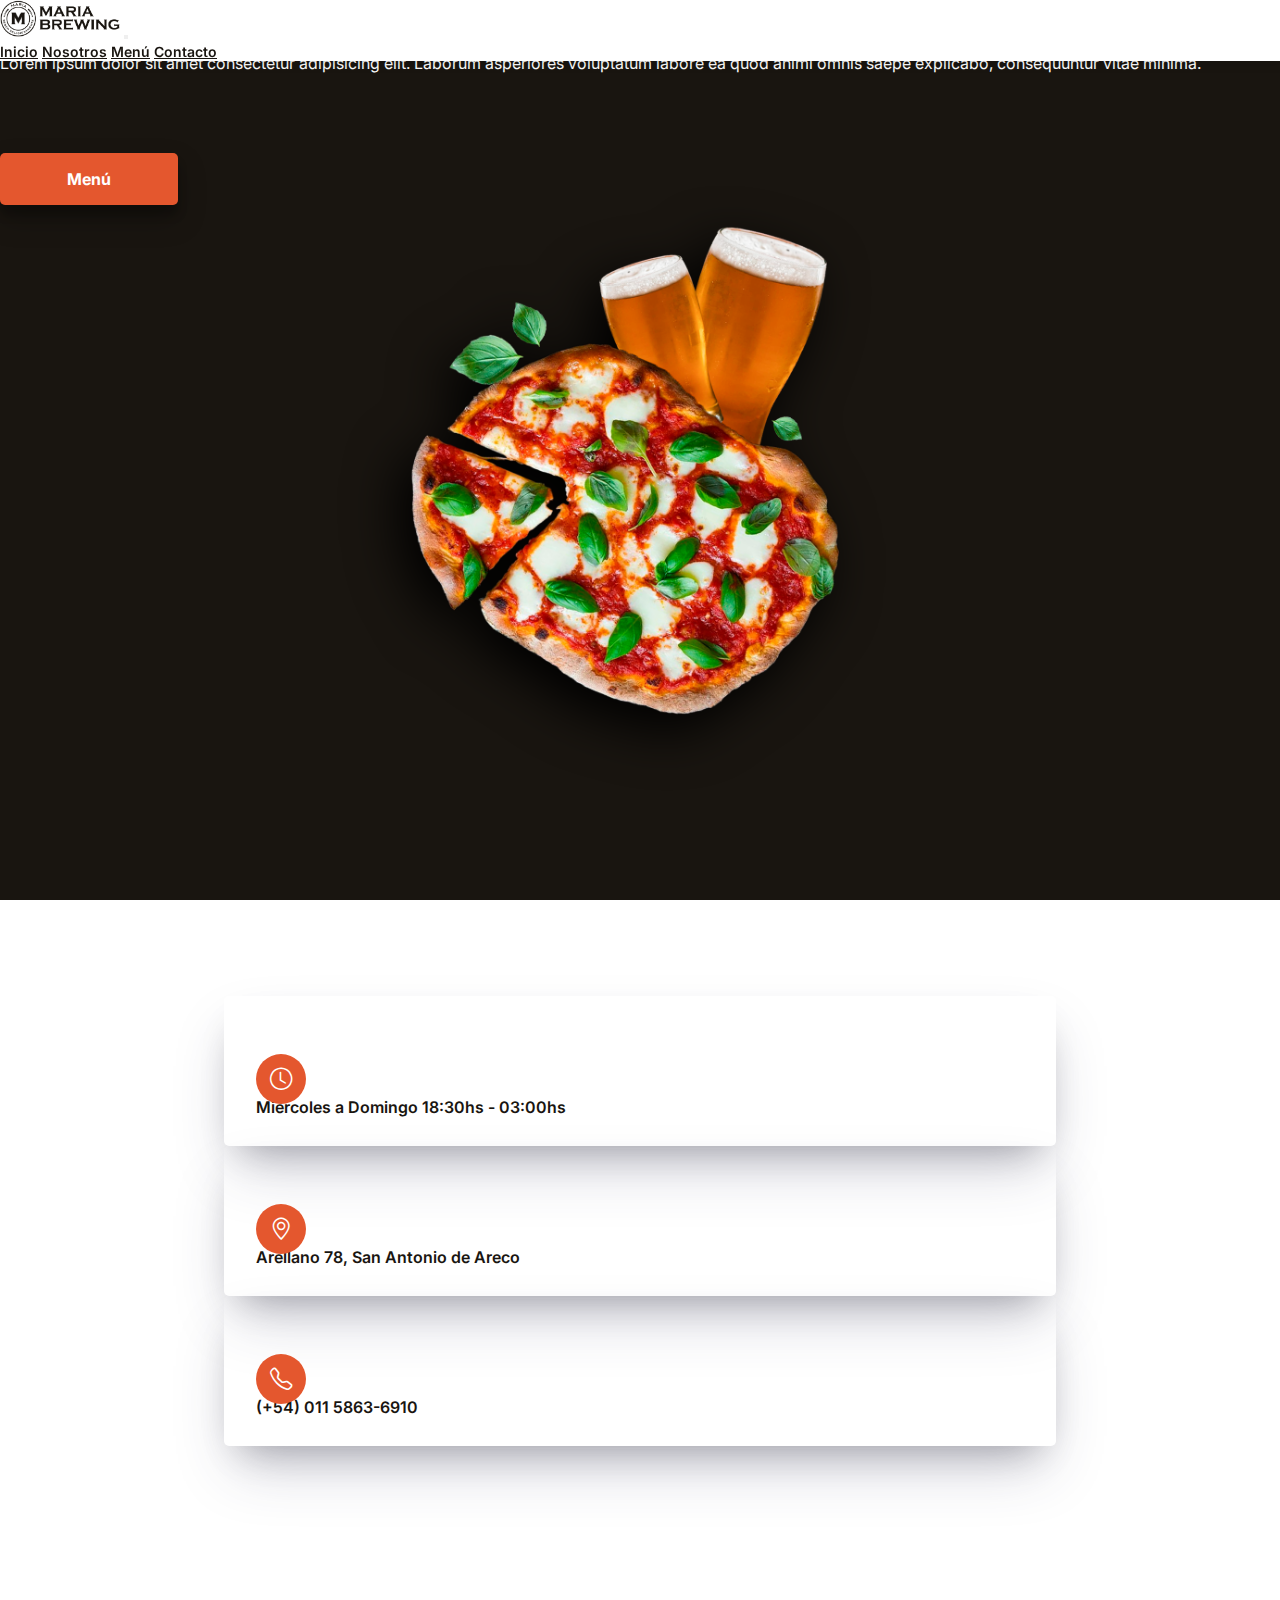
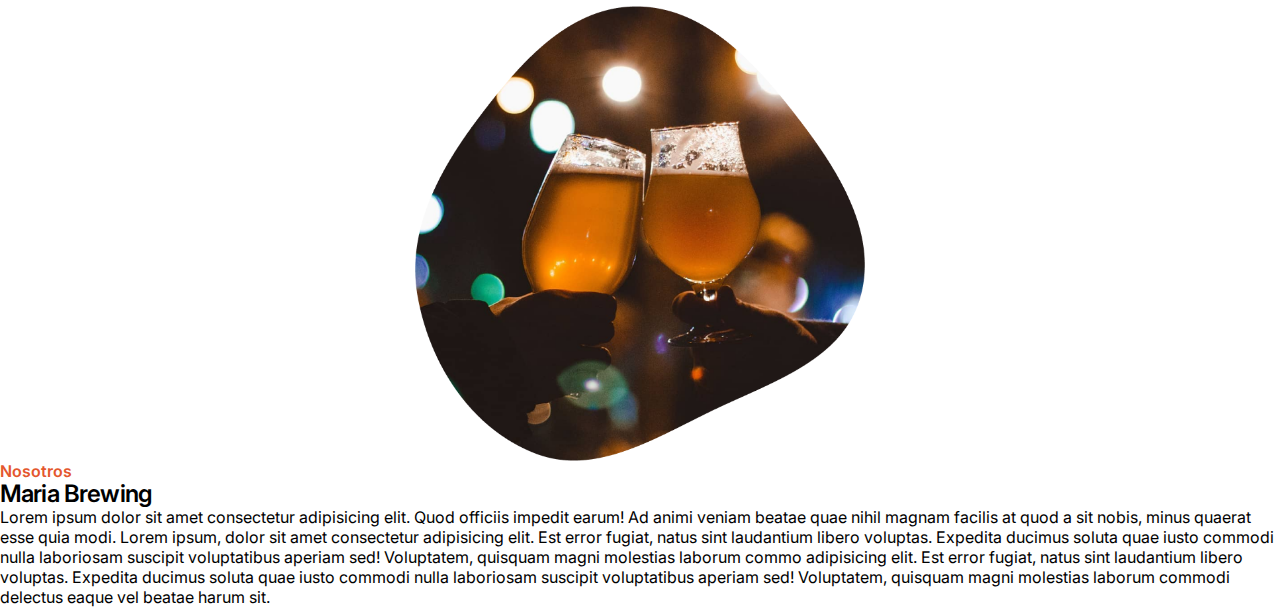
==== index.html @ 139e97da "first commit" ====
<!DOCTYPE html>
<html lang="es">

<head>
    <meta charset="UTF-8">
    <meta http-equiv="X-UA-Compatible" content="IE=edge">
    <meta name="viewport" content="width=device-width, initial-scale=1.0">
    <title>María Brewing | Cia. Cervecería.</title>
    <link rel="shortcut icon" href="img/logo-icon.png">
    <!-- CSS Bootstrap  -->
    <link href="https://cdn.jsdelivr.net/npm/bootstrap@5.2.2/dist/css/bootstrap.min.css" rel="stylesheet"
        integrity="sha384-Zenh87qX5JnK2Jl0vWa8Ck2rdkQ2Bzep5IDxbcnCeuOxjzrPF/et3URy9Bv1WTRi" crossorigin="anonymous">
    <link rel="stylesheet" href="https://cdn.jsdelivr.net/npm/bootstrap-icons@1.9.1/font/bootstrap-icons.css">
    <!-- CSS  -->
    <link rel="stylesheet" href="css/style.css">
</head>

<body>
    <!-- Nav  -->
    <nav class="navbar navbar-expand-md">
        <div class="container d-flex">
            <a class="navbar-brand" href="#"><img src="img/logo.png" alt="Logo Maria Brewing."
                    class="img-fluid logo-image"></a>
            <button class="navbar-toggler" type="button" data-bs-toggle="collapse" data-bs-target="#navbarNavAltMarkup"
                aria-controls="navbarNavAltMarkup" aria-expanded="false" aria-label="Toggle navigation">
                <span class="navbar-toggler-icon"></span>
            </button>
            <div class="collapse navbar-collapse" id="navbarNavAltMarkup">
                <div class="navbar-nav ms-auto">
                    <a class="nav-link" href="#">Inicio</a>
                    <a class="nav-link" href="#">Nosotros</a>
                    <a class="nav-link" href="#">Menú</a>
                    <a class="nav-link" href="#">Contacto</a>
                </div>
            </div>
        </div>
    </nav>

    <!-- Main  -->
    <main>
        <div class="container">
            <div class="row home">
                <div class="col-12 col-md-6 home-info">
                    <h1>María Brewing, beber religiosamente.</h1>
                    <p>Lorem ipsum dolor sit amet consectetur adipisicing elit. Laborum asperiores voluptatum labore ea
                        quod animi omnis saepe explicabo, consequuntur vitae minima.</p>
                    <div class="btn-menu"><a href="">Menú</a></div>
                </div>
                <div class="col-12 col-md-6 container-main-image">
                    <img src="img/main-image.png" alt="Imagen del home" class="img-fluid main-image">
                </div>
            </div>
        </div>
    </main>

    <!-- Nosotros  -->
    <section class="container-2 nosotros">
        <div class="row">
            <div class="col-12 col-md-4">
                <div class="card">
                    <div class="container-icon"><i class="bi bi-clock"></i></div>
                    <p class="card-title mt-2">Miercoles a Domingo 18:30hs - 03:00hs</p>
                </div>
            </div>

            <div class="col-12 col-md-4">
                <div class="card">
                    <div class="container-icon"><i class="bi bi-geo-alt"></i></div>
                    <p class="card-title mt-2">Arellano 78, San Antonio de Areco </p>
                </div>
            </div>

            <div class="col-12 col-md-4">
                <div class="card">
                    <div class="container-icon"><i class="bi bi-telephone"></i></div>
                    <p class="card-title mt-2">(+54) 011 5863-6910</p>
                </div>
            </div>
        </div>
    </section>

    <section class="container">
        <div class="row nosotros-info">
            <div class="col-md-6 container-nosotros-image">
                <img src="img/nosotros-image.jpg" class="img-fluid">
            </div>
            <div class="col-md-6">
                <p class="nosotros-title m-0">Nosotros</p>
                <h2>Maria Brewing</h2>
                <p>Lorem ipsum dolor sit amet consectetur adipisicing elit. Quod officiis impedit earum! Ad animi veniam
                    beatae quae nihil magnam facilis at quod a sit nobis, minus quaerat esse quia modi. Lorem ipsum,
                    dolor sit amet consectetur adipisicing elit. Est error fugiat, natus sint laudantium libero
                    voluptas. Expedita ducimus soluta quae iusto commodi nulla laboriosam suscipit voluptatibus aperiam
                    sed! Voluptatem, quisquam magni molestias laborum commo adipisicing elit. Est error fugiat, natus sint laudantium libero
                    voluptas. Expedita ducimus soluta quae iusto commodi nulla laboriosam suscipit voluptatibus aperiam
                    sed! Voluptatem, quisquam magni molestias laborum commodi delectus eaque vel beatae harum sit.</p>
            </div>
        </div>
    </section>

    <!-- Javascript Bootstrap  -->
    <script src="https://cdn.jsdelivr.net/npm/bootstrap@5.2.2/dist/js/bootstrap.bundle.min.js"
        integrity="sha384-OERcA2EqjJCMA+/3y+gxIOqMEjwtxJY7qPCqsdltbNJuaOe923+mo//f6V8Qbsw3"
        crossorigin="anonymous"></script>
    <!-- Javascript  -->
    <script src="js/script.js"></script>
</body>

</html>
---- css/style.css ----
/* Import */
@import url('https://fonts.googleapis.com/css2?family=Inter:wght@400;600&family=Roboto+Slab:wght@700&display=swap');

/* Normalize  */
*{
    box-sizing: border-box;
    margin: 0;
    padding: 0;
    font-family: 'Inter', sans-serif;
}

/* Navbar  */
.navbar{
    position: fixed;
    width: 100%;
    z-index: 100;
    top: 0;
    background-color: #FFFF;
    box-shadow: 0 0 10px 2px rgba(0, 0, 0, 0.17);;
}

.logo-image{
    width: 120px;
}

.nav-link{
    color: #191510;
    font-weight: 600;
    font-size: 14px;
}

.nav-link:hover{
    color: #E4572E;
}

/* Main  */
main {
    background-color: #191510;
    width: 100%;
    height: calc(100vh);
}

.home{
    color: #FFFF;
}

h1{
    color: #FFFF;
    font-size: 3rem;
    line-height: 1.1em;
    letter-spacing: -0.035em;
    font-variation-settings: 'wght' 900;
}

.container-main-image{
    display:flex;
    justify-content: center;
    align-items: center;
}

.main-image{
    width: 500px;
    padding-top: 2rem;
    filter: drop-shadow(-13px 17px 26px #000);
}

.home-info p{
    margin-bottom: 6rem;
}

.home-info a{
    text-decoration: none;
    padding: 1rem 4.2rem;
    background-color: #E4572E;
    border-radius: 5px;
    color: #FFFF;
    font-weight: 700;
    box-shadow: rgba(0, 0, 0, 0.25) 0px 14px 28px, rgba(0, 0, 0, 0.22) 0px 10px 10px;
}

.home-info a:hover{
    transition: ease-out 0.2s;
    box-shadow: rgba(0, 0, 0, 0.25) 0px 24px 28px, rgba(0, 0, 0, 0.22) 0px 10px 10px;
}

/* Nosotros */
.container-2{
    width: 65%;
    margin: auto;
}

.nosotros{
    margin-top: 6rem;
    margin-bottom: 4rem;
}

.card{
    border: none;
    border-radius: 5px;
    height: 150px;
    text-align: center;
    position: relative;
    display: flex;
    align-items: center;
    padding: 0 2rem;
    box-shadow: rgba(50, 50, 93, 0.25) 0px 30px 60px -12px, rgba(0, 0, 0, 0.3) 0px 18px 36px -18px;
}

.card p{
    font-weight: 600;
    color: #191510;
    padding-top: 4.5rem;
}

.container-icon{
    background-color: #E4572E;
    position: absolute;
    border-radius: 50%;
    height: 50px;
    width: 50px;
    display: flex;
    justify-content: center;
    align-items: center;
    margin-top: 1rem;
}

.container-icon i{
    color: #FFFF;
    font-size: 1.4rem;
}

.nosotros-title{
    font-weight: 600;
    color: #E4572E;
}

.nosotros-info{
    margin-top: 10rem;
}

.container-nosotros-image{
    display:flex;
    justify-content: center;
    align-items: center;
}

.container-nosotros-image img{
    width: 450px;
}
 
.nosotros-info h2{
    font-weight: 600;
    line-height: 1.1em;
    letter-spacing: -0.035em;
}

@media (max-width: 576px) {
    /* Main  */
    h1{
        font-size: 1.8rem;    
    }
    
    p{
        font-size: 0.9rem;
    }

    .home{
        padding-top: 7rem;
        text-align: center;
    }

    .home-info p{
        margin-bottom: 2rem;
    }

    .home a{
        padding: 0.7rem 2.6rem;
        font-size: 0.9rem;
    }

    .home-info{
        z-index: 99;
    }

    .main-image{
        width: 250px;
        margin-top: -5rem;
        filter: blur(2px)
    }

    /* Nosotros  */
    .nosotros{
        margin-top: 3rem;
    }

    .container-2{
        width: 90%;
    }

    .card{
        margin-bottom: 1.7rem;
    }

    .nosotros-info{
        margin-top: 3rem;
        flex-direction: column-reverse;
    }

    .nosotros-info h2{
        margin-bottom: 1rem;
        font-size: 1.4rem;
    }

}
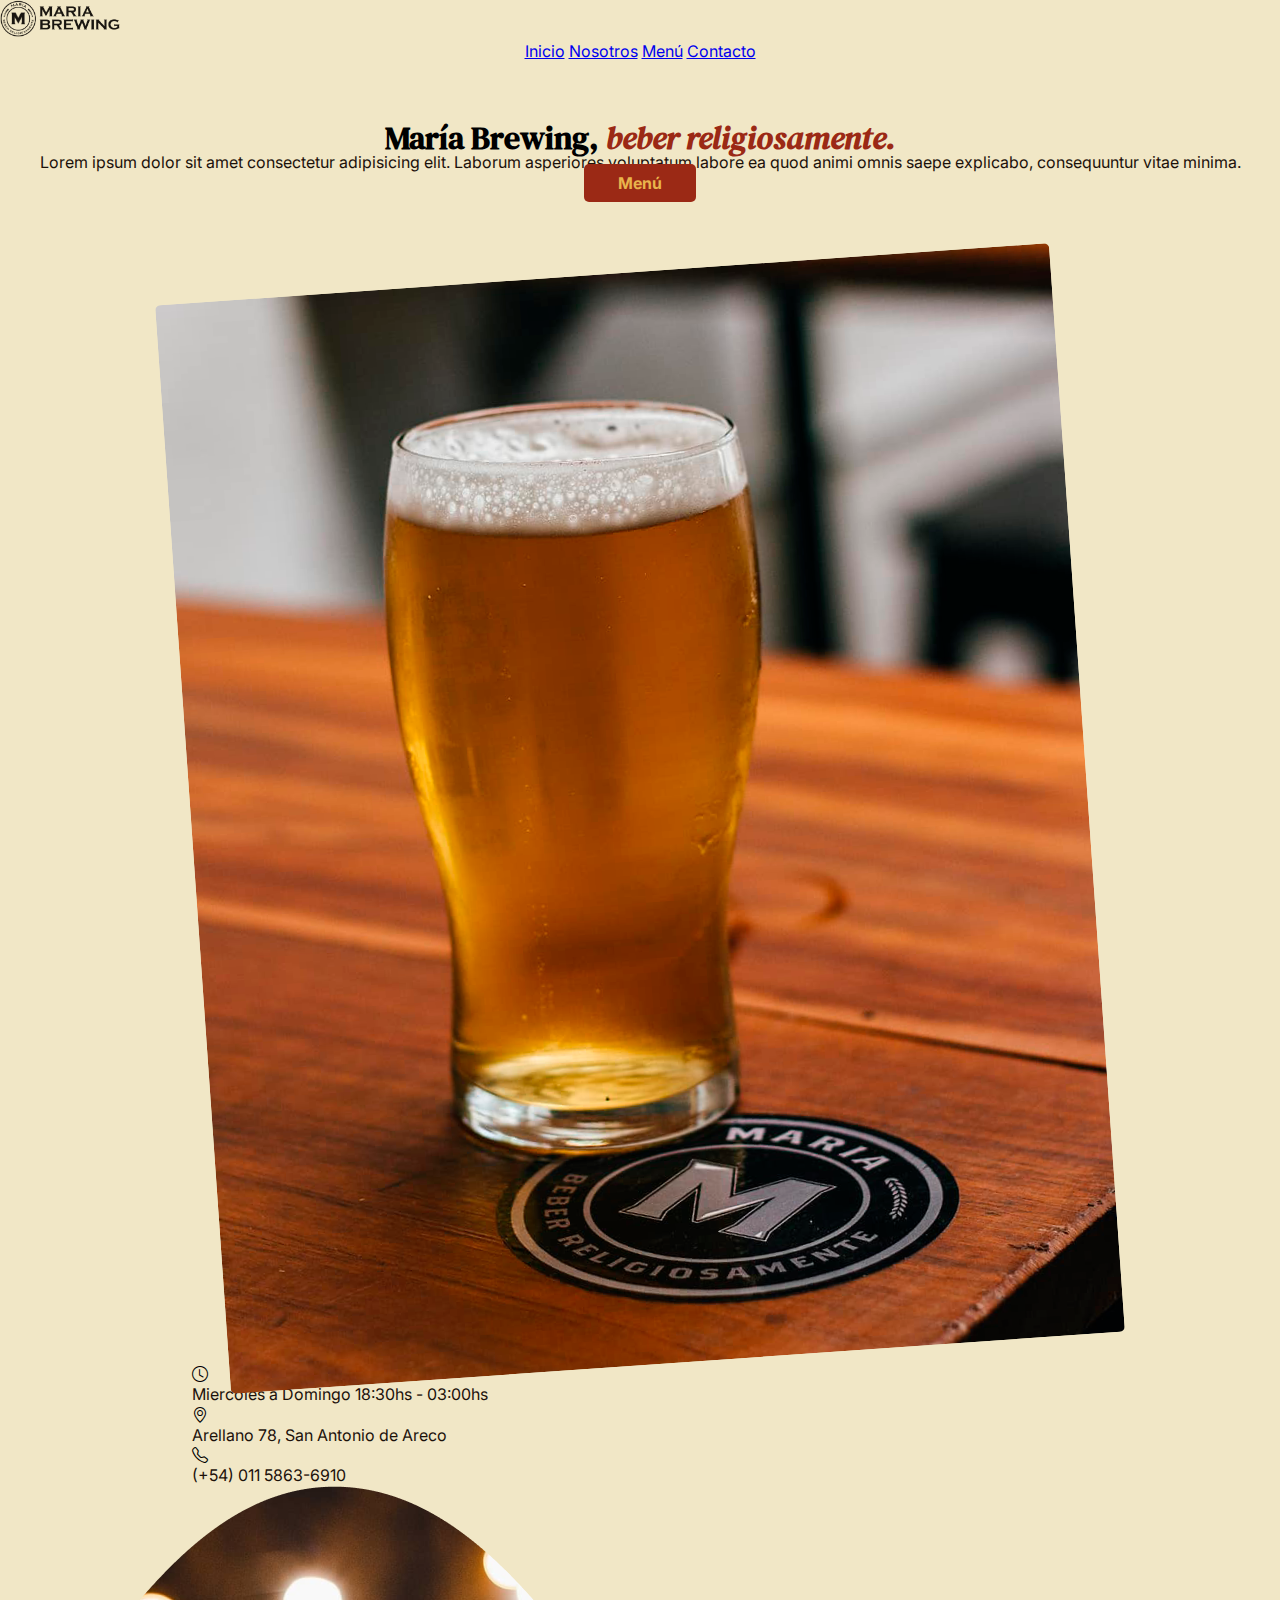
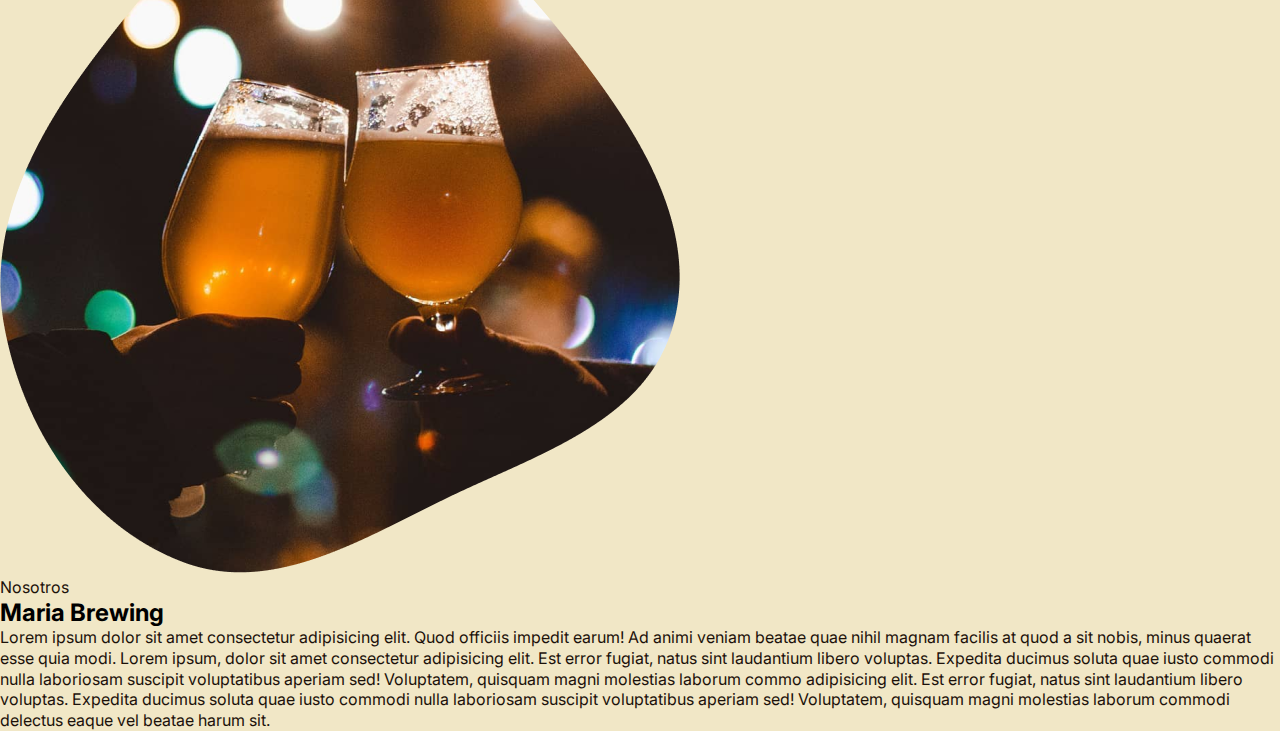
==== commit 5f9c4110: "correct 1" ====
--- a/index.html
+++ b/index.html
@@ -1,6 +1,5 @@
 <!DOCTYPE html>
 <html lang="es">
-
 <head>
     <meta charset="UTF-8">
     <meta http-equiv="X-UA-Compatible" content="IE=edge">
@@ -19,8 +18,7 @@
     <!-- Nav  -->
     <nav class="navbar navbar-expand-md">
         <div class="container d-flex">
-            <a class="navbar-brand" href="#"><img src="img/logo.png" alt="Logo Maria Brewing."
-                    class="img-fluid logo-image"></a>
+            <a class="navbar-brand" href="#"><img src="img/logo.png" alt="Logo Maria Brewing." width="120" class="img-fluid logo-image"></a>
             <button class="navbar-toggler" type="button" data-bs-toggle="collapse" data-bs-target="#navbarNavAltMarkup"
                 aria-controls="navbarNavAltMarkup" aria-expanded="false" aria-label="Toggle navigation">
                 <span class="navbar-toggler-icon"></span>
@@ -36,12 +34,12 @@
         </div>
     </nav>
 
-    <!-- Main  -->
+    <!-- Home  -->
     <main>
         <div class="container">
             <div class="row home">
                 <div class="col-12 col-md-6 home-info">
-                    <h1>María Brewing, beber religiosamente.</h1>
+                    <h1>María Brewing, <span>beber religiosamente.</span></h1>
                     <p>Lorem ipsum dolor sit amet consectetur adipisicing elit. Laborum asperiores voluptatum labore ea
                         quod animi omnis saepe explicabo, consequuntur vitae minima.</p>
                     <div class="btn-menu"><a href="">Menú</a></div>
--- a/css/style.css
+++ b/css/style.css
@@ -1,214 +1,85 @@
-/* Import */
-@import url('https://fonts.googleapis.com/css2?family=Inter:wght@400;600&family=Roboto+Slab:wght@700&display=swap');
-
-/* Normalize  */
-*{
-    box-sizing: border-box;
-    margin: 0;
-    padding: 0;
-    font-family: 'Inter', sans-serif;
+@import url("https://fonts.googleapis.com/css2?family=DM+Serif+Text:ital@0;1&family=Inter:wght@400;700&display=swap");
+* {
+  -webkit-box-sizing: border-box;
+          box-sizing: border-box;
+  margin: 0;
+  padding: 0;
+  font-family: 'Inter', sans-serif;
 }
 
-/* Navbar  */
-.navbar{
-    position: fixed;
-    width: 100%;
-    z-index: 100;
-    top: 0;
-    background-color: #FFFF;
-    box-shadow: 0 0 10px 2px rgba(0, 0, 0, 0.17);;
+body {
+  background-color: #f1e7c6;
 }
 
-.logo-image{
-    width: 120px;
+p {
+  line-height: 1.3rem;
+  color: #1C110A;
 }
 
-.nav-link{
-    color: #191510;
-    font-weight: 600;
-    font-size: 14px;
+.navbar-nav {
+  text-align: center;
 }
 
-.nav-link:hover{
-    color: #E4572E;
+.navbar-toggler {
+  border: none;
 }
 
-/* Main  */
-main {
-    background-color: #191510;
-    width: 100%;
-    height: calc(100vh);
+.navbar-toggler:focus {
+  -webkit-box-shadow: none;
+          box-shadow: none;
 }
 
-.home{
-    color: #FFFF;
+.home {
+  margin-top: 4rem;
 }
 
-h1{
-    color: #FFFF;
-    font-size: 3rem;
-    line-height: 1.1em;
-    letter-spacing: -0.035em;
-    font-variation-settings: 'wght' 900;
+h1 {
+  font-family: 'DM Serif Text', serif;
+  line-height: 1.7rem;
 }
 
-.container-main-image{
-    display:flex;
-    justify-content: center;
-    align-items: center;
+.home-info {
+  text-align: center;
 }
 
-.main-image{
-    width: 500px;
-    padding-top: 2rem;
-    filter: drop-shadow(-13px 17px 26px #000);
+.home-info span {
+  font-family: 'DM Serif Text', serif;
+  font-style: italic;
+  color: #9B2915;
 }
 
-.home-info p{
-    margin-bottom: 6rem;
+.home-info a {
+  text-decoration: none;
+  background-color: #9B2915;
+  padding: 9px 34px;
+  border-radius: 5px;
+  color: #E9B44C;
+  font-weight: 700;
 }
 
-.home-info a{
-    text-decoration: none;
-    padding: 1rem 4.2rem;
-    background-color: #E4572E;
-    border-radius: 5px;
-    color: #FFFF;
-    font-weight: 700;
-    box-shadow: rgba(0, 0, 0, 0.25) 0px 14px 28px, rgba(0, 0, 0, 0.22) 0px 10px 10px;
+.container-main-image {
+  margin-top: 5rem;
+  display: -webkit-box;
+  display: -ms-flexbox;
+  display: flex;
+  -webkit-box-pack: center;
+      -ms-flex-pack: center;
+          justify-content: center;
+  -webkit-box-align: center;
+      -ms-flex-align: center;
+          align-items: center;
 }
 
-.home-info a:hover{
-    transition: ease-out 0.2s;
-    box-shadow: rgba(0, 0, 0, 0.25) 0px 24px 28px, rgba(0, 0, 0, 0.22) 0px 10px 10px;
+.main-image {
+  -webkit-transform: rotateZ(-4deg);
+          transform: rotateZ(-4deg);
+  border-radius: 5px;
+  width: 70%;
+  height: auto;
 }
 
-/* Nosotros */
-.container-2{
-    width: 65%;
-    margin: auto;
+.container-2 {
+  width: 70%;
+  margin: auto;
 }
-
-.nosotros{
-    margin-top: 6rem;
-    margin-bottom: 4rem;
-}
-
-.card{
-    border: none;
-    border-radius: 5px;
-    height: 150px;
-    text-align: center;
-    position: relative;
-    display: flex;
-    align-items: center;
-    padding: 0 2rem;
-    box-shadow: rgba(50, 50, 93, 0.25) 0px 30px 60px -12px, rgba(0, 0, 0, 0.3) 0px 18px 36px -18px;
-}
-
-.card p{
-    font-weight: 600;
-    color: #191510;
-    padding-top: 4.5rem;
-}
-
-.container-icon{
-    background-color: #E4572E;
-    position: absolute;
-    border-radius: 50%;
-    height: 50px;
-    width: 50px;
-    display: flex;
-    justify-content: center;
-    align-items: center;
-    margin-top: 1rem;
-}
-
-.container-icon i{
-    color: #FFFF;
-    font-size: 1.4rem;
-}
-
-.nosotros-title{
-    font-weight: 600;
-    color: #E4572E;
-}
-
-.nosotros-info{
-    margin-top: 10rem;
-}
-
-.container-nosotros-image{
-    display:flex;
-    justify-content: center;
-    align-items: center;
-}
-
-.container-nosotros-image img{
-    width: 450px;
-}
- 
-.nosotros-info h2{
-    font-weight: 600;
-    line-height: 1.1em;
-    letter-spacing: -0.035em;
-}
-
-@media (max-width: 576px) {
-    /* Main  */
-    h1{
-        font-size: 1.8rem;    
-    }
-    
-    p{
-        font-size: 0.9rem;
-    }
-
-    .home{
-        padding-top: 7rem;
-        text-align: center;
-    }
-
-    .home-info p{
-        margin-bottom: 2rem;
-    }
-
-    .home a{
-        padding: 0.7rem 2.6rem;
-        font-size: 0.9rem;
-    }
-
-    .home-info{
-        z-index: 99;
-    }
-
-    .main-image{
-        width: 250px;
-        margin-top: -5rem;
-        filter: blur(2px)
-    }
-
-    /* Nosotros  */
-    .nosotros{
-        margin-top: 3rem;
-    }
-
-    .container-2{
-        width: 90%;
-    }
-
-    .card{
-        margin-bottom: 1.7rem;
-    }
-
-    .nosotros-info{
-        margin-top: 3rem;
-        flex-direction: column-reverse;
-    }
-
-    .nosotros-info h2{
-        margin-bottom: 1rem;
-        font-size: 1.4rem;
-    }
-
-}+/*# sourceMappingURL=style.css.map */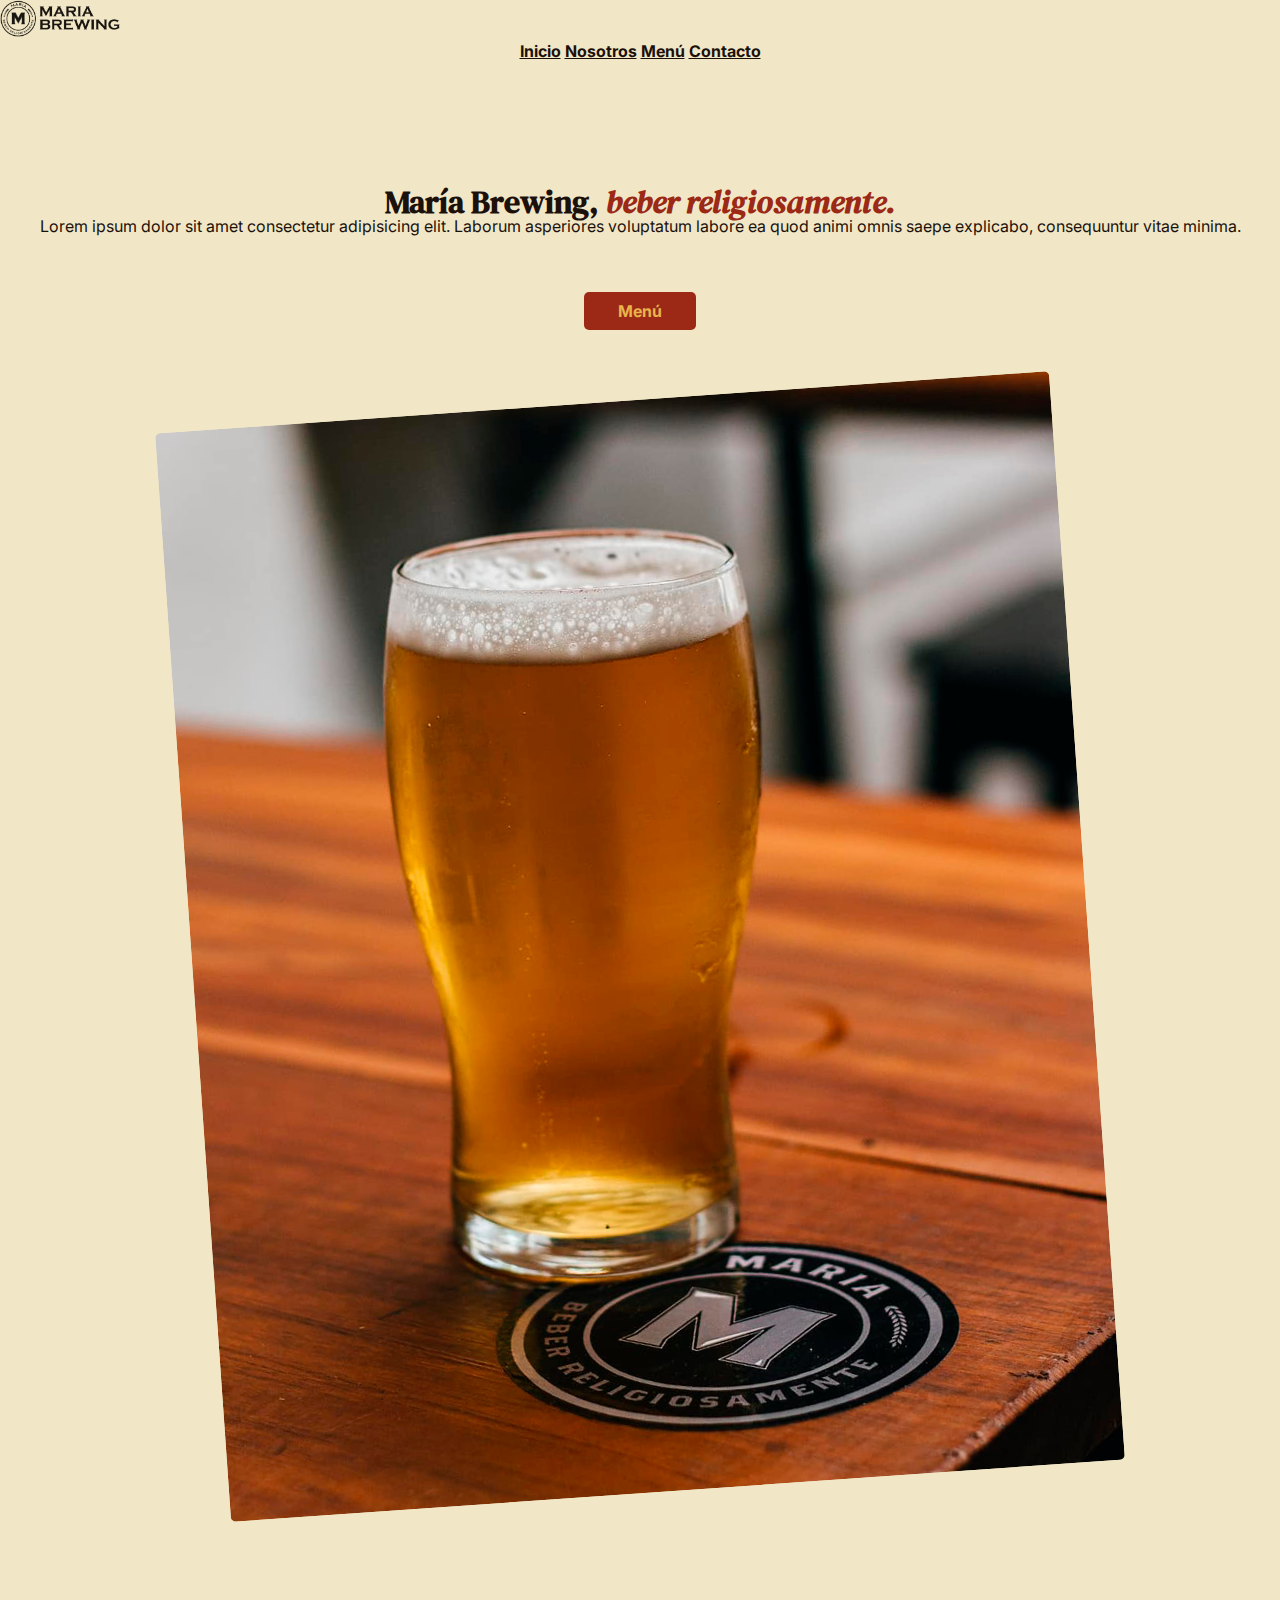
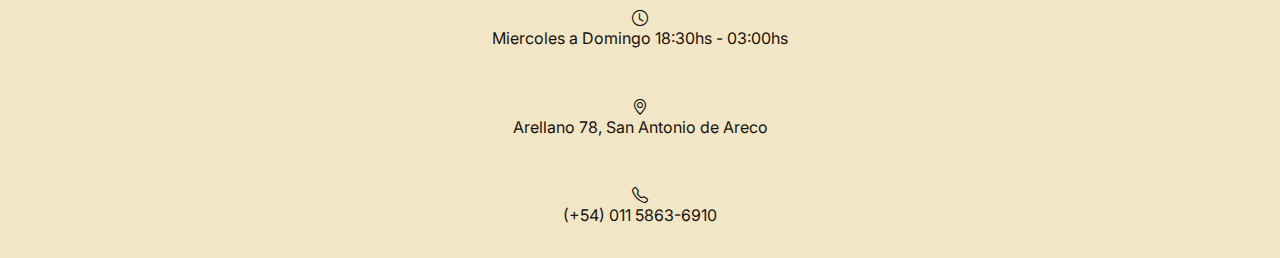
==== commit c175e1cf: "correct 2" ====
--- a/index.html
+++ b/index.html
@@ -16,7 +16,7 @@
 
 <body>
     <!-- Nav  -->
-    <nav class="navbar navbar-expand-md">
+    <nav class="navbar navbar-expand-md position-fixed w-100 top-0">
         <div class="container d-flex">
             <a class="navbar-brand" href="#"><img src="img/logo.png" alt="Logo Maria Brewing." width="120" class="img-fluid logo-image"></a>
             <button class="navbar-toggler" type="button" data-bs-toggle="collapse" data-bs-target="#navbarNavAltMarkup"
@@ -77,7 +77,7 @@
         </div>
     </section>
 
-    <section class="container">
+    <!-- <section class="container">
         <div class="row nosotros-info">
             <div class="col-md-6 container-nosotros-image">
                 <img src="img/nosotros-image.jpg" class="img-fluid">
@@ -94,7 +94,7 @@
                     sed! Voluptatem, quisquam magni molestias laborum commodi delectus eaque vel beatae harum sit.</p>
             </div>
         </div>
-    </section>
+    </section> -->
 
     <!-- Javascript Bootstrap  -->
     <script src="https://cdn.jsdelivr.net/npm/bootstrap@5.2.2/dist/js/bootstrap.bundle.min.js"
--- a/css/style.css
+++ b/css/style.css
@@ -16,6 +16,10 @@
   color: #1C110A;
 }
 
+.navbar {
+  background-color: #f1e7c6;
+}
+
 .navbar-nav {
   text-align: center;
 }
@@ -29,13 +33,24 @@
           box-shadow: none;
 }
 
+.nav-link {
+  font-weight: 700;
+  color: #1C110A;
+}
+
+.nav-link:hover {
+  color: #9B2915;
+}
+
 .home {
-  margin-top: 4rem;
+  margin-top: 8rem;
 }
 
 h1 {
   font-family: 'DM Serif Text', serif;
   line-height: 1.7rem;
+  color: #1C110A;
+  font-size: 2rem;
 }
 
 .home-info {
@@ -46,6 +61,10 @@
   font-family: 'DM Serif Text', serif;
   font-style: italic;
   color: #9B2915;
+}
+
+.home-info p {
+  margin-bottom: 4rem;
 }
 
 .home-info a {
@@ -79,7 +98,18 @@
 }
 
 .container-2 {
-  width: 70%;
+  width: 90%;
   margin: auto;
 }
+
+.nosotros {
+  margin-top: 100px;
+}
+
+.card {
+  border: none;
+  text-align: center;
+  margin-bottom: 1rem;
+  padding: 1rem;
+}
 /*# sourceMappingURL=style.css.map */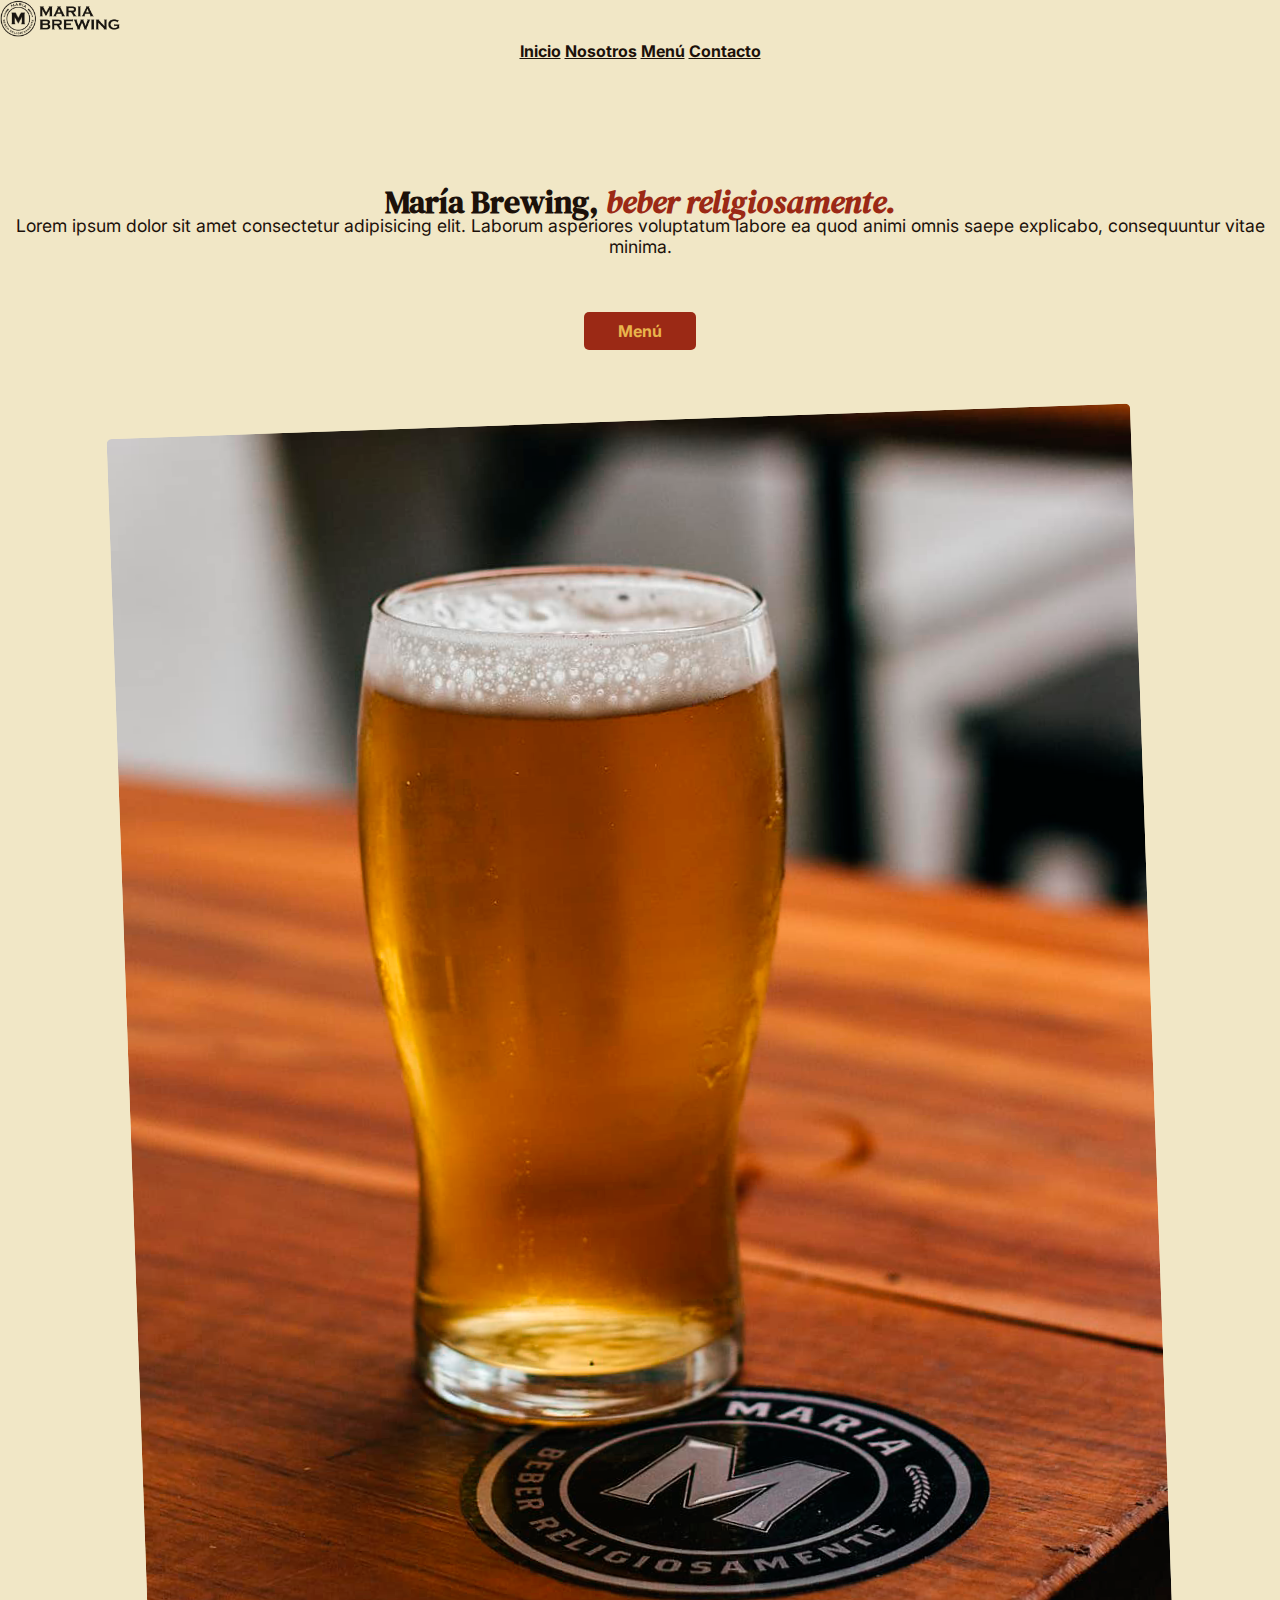
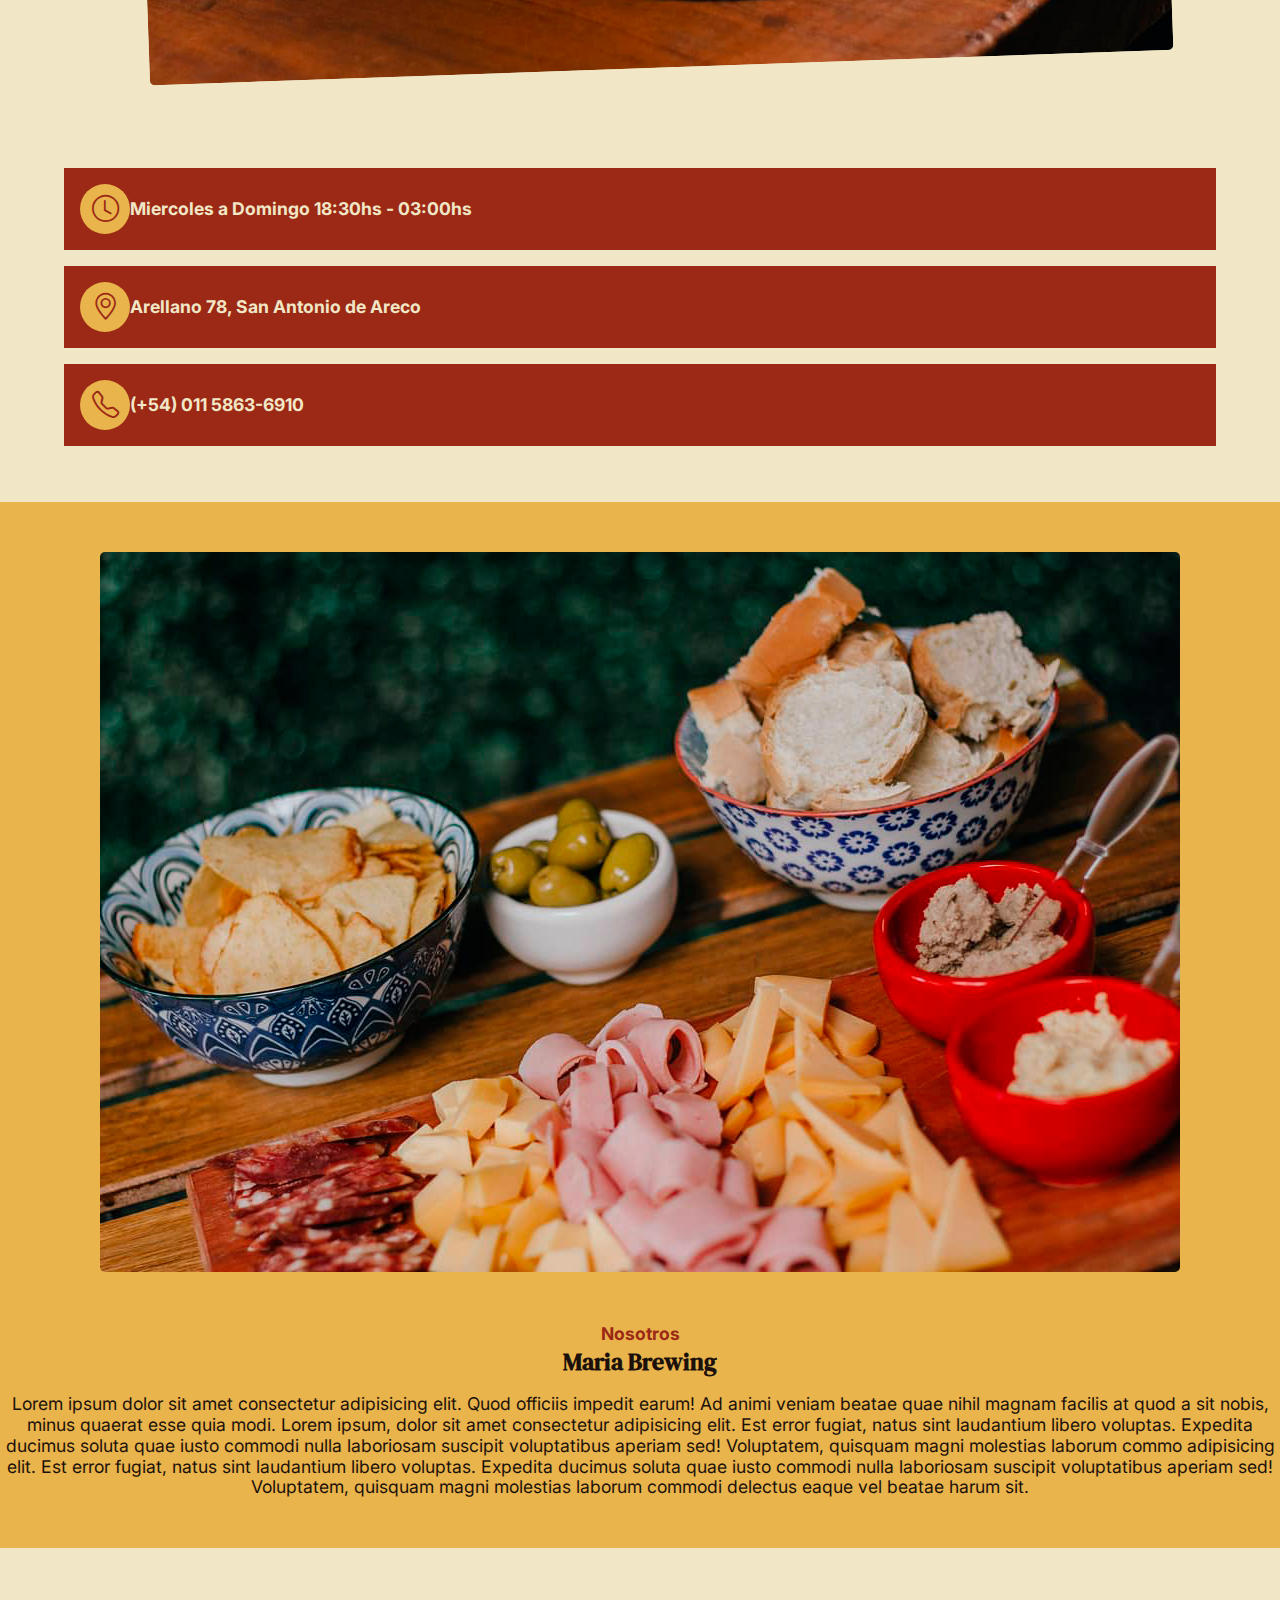
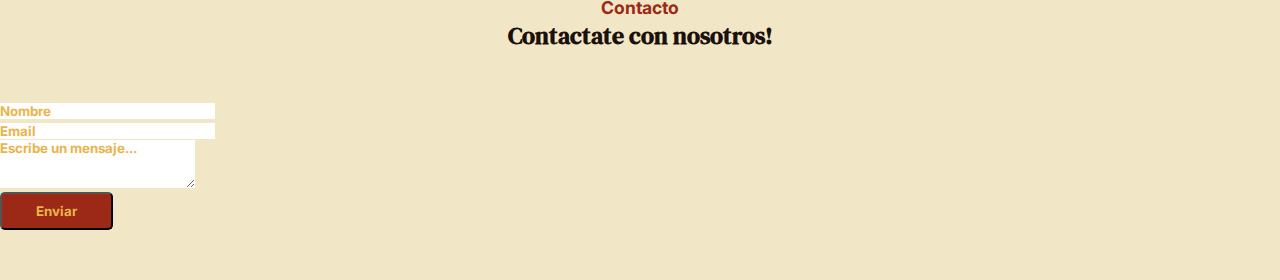
==== commit 47ba9d5f: "avance contacto" ====
--- a/index.html
+++ b/index.html
@@ -16,7 +16,7 @@
 
 <body>
     <!-- Nav  -->
-    <nav class="navbar navbar-expand-md position-fixed w-100 top-0">
+    <nav class="navbar navbar-expand-md position-fixed w-100 top-0 z-index-100">
         <div class="container d-flex">
             <a class="navbar-brand" href="#"><img src="img/logo.png" alt="Logo Maria Brewing." width="120" class="img-fluid logo-image"></a>
             <button class="navbar-toggler" type="button" data-bs-toggle="collapse" data-bs-target="#navbarNavAltMarkup"
@@ -26,7 +26,7 @@
             <div class="collapse navbar-collapse" id="navbarNavAltMarkup">
                 <div class="navbar-nav ms-auto">
                     <a class="nav-link" href="#">Inicio</a>
-                    <a class="nav-link" href="#">Nosotros</a>
+                    <a class="nav-link" href="#nosotros">Nosotros</a>
                     <a class="nav-link" href="#">Menú</a>
                     <a class="nav-link" href="#">Contacto</a>
                 </div>
@@ -57,35 +57,35 @@
             <div class="col-12 col-md-4">
                 <div class="card">
                     <div class="container-icon"><i class="bi bi-clock"></i></div>
-                    <p class="card-title mt-2">Miercoles a Domingo 18:30hs - 03:00hs</p>
+                    <p class="card-title mt-4">Miercoles a Domingo 18:30hs - 03:00hs</p>
                 </div>
             </div>
 
             <div class="col-12 col-md-4">
                 <div class="card">
                     <div class="container-icon"><i class="bi bi-geo-alt"></i></div>
-                    <p class="card-title mt-2">Arellano 78, San Antonio de Areco </p>
+                    <p class="card-title mt-4">Arellano 78, San Antonio de Areco </p>
                 </div>
             </div>
 
             <div class="col-12 col-md-4">
                 <div class="card">
                     <div class="container-icon"><i class="bi bi-telephone"></i></div>
-                    <p class="card-title mt-2">(+54) 011 5863-6910</p>
+                    <p class="card-title mt-4">(+54) 011 5863-6910</p>
                 </div>
             </div>
         </div>
     </section>
 
-    <!-- <section class="container">
-        <div class="row nosotros-info">
+    <section class="container">
+        <div class="row nosotros-info" id="nosotros">
             <div class="col-md-6 container-nosotros-image">
-                <img src="img/nosotros-image.jpg" class="img-fluid">
+                <img src="img/nosotros-image.png" class="img-fluid">
             </div>
             <div class="col-md-6">
                 <p class="nosotros-title m-0">Nosotros</p>
                 <h2>Maria Brewing</h2>
-                <p>Lorem ipsum dolor sit amet consectetur adipisicing elit. Quod officiis impedit earum! Ad animi veniam
+                <p class="nosotros-historia">Lorem ipsum dolor sit amet consectetur adipisicing elit. Quod officiis impedit earum! Ad animi veniam
                     beatae quae nihil magnam facilis at quod a sit nobis, minus quaerat esse quia modi. Lorem ipsum,
                     dolor sit amet consectetur adipisicing elit. Est error fugiat, natus sint laudantium libero
                     voluptas. Expedita ducimus soluta quae iusto commodi nulla laboriosam suscipit voluptatibus aperiam
@@ -94,7 +94,28 @@
                     sed! Voluptatem, quisquam magni molestias laborum commodi delectus eaque vel beatae harum sit.</p>
             </div>
         </div>
-    </section> -->
+    </section>
+
+    <!-- Contacto  -->
+    <section class="container contacto">
+        <div class="contacto-info">
+            <p class="nosotros-title m-0">Contacto</p>
+            <h2>Contactate con nosotros!</h2>
+        </div>
+
+        <form id="form" class="form">
+            <div class="mb-3">
+                <input type="text" class="form-control" name="name" placeholder="Nombre" required>
+            </div>
+            <div class="mb-3">
+                <input type="email" class="form-control" name="email" placeholder="Email" required>
+            </div>
+            <div class="mb-3">
+                <textarea type="email" class="form-control" name="message" rows="3" placeholder="Escribe un mensaje..." required></textarea>
+            </div>
+            <div class="d-flex justify-content-end"><input class="btn" type="submit" id="button" value="Enviar"></div>
+        </form>
+    </section>
 
     <!-- Javascript Bootstrap  -->
     <script src="https://cdn.jsdelivr.net/npm/bootstrap@5.2.2/dist/js/bootstrap.bundle.min.js"
--- a/css/style.css
+++ b/css/style.css
@@ -14,10 +14,12 @@
 p {
   line-height: 1.3rem;
   color: #1C110A;
+  font-size: 1.1rem;
 }
 
 .navbar {
   background-color: #f1e7c6;
+  z-index: 100;
 }
 
 .navbar-nav {
@@ -90,10 +92,10 @@
 }
 
 .main-image {
-  -webkit-transform: rotateZ(-4deg);
-          transform: rotateZ(-4deg);
-  border-radius: 5px;
-  width: 70%;
+  -webkit-transform: rotateZ(-2deg);
+          transform: rotateZ(-2deg);
+  border-radius: 5px;
+  width: 80%;
   height: auto;
 }
 
@@ -104,12 +106,121 @@
 
 .nosotros {
   margin-top: 100px;
+  padding-bottom: 40px;
 }
 
 .card {
   border: none;
-  text-align: center;
+  display: -webkit-box;
+  display: -ms-flexbox;
+  display: flex;
+  -webkit-box-align: center;
+      -ms-flex-align: center;
+          align-items: center;
   margin-bottom: 1rem;
   padding: 1rem;
+  background-color: #9B2915;
+}
+
+.card-title {
+  color: #f1e7c6;
+  font-weight: 700;
+}
+
+.container-icon {
+  background-color: #E9B44C;
+  width: 50px;
+  height: 50px;
+  border-radius: 50%;
+  display: -webkit-box;
+  display: -ms-flexbox;
+  display: flex;
+  -webkit-box-pack: center;
+      -ms-flex-pack: center;
+          justify-content: center;
+  -webkit-box-align: center;
+      -ms-flex-align: center;
+          align-items: center;
+}
+
+.container-icon i {
+  color: #9B2915;
+  font-size: 1.7rem;
+}
+
+.nosotros-info {
+  padding: 50px 0;
+  background-color: #E9B44C;
+  text-align: center;
+}
+
+.container-nosotros-image {
+  margin-bottom: 3rem;
+}
+
+.container-nosotros-image img {
+  border-radius: 5px;
+}
+
+.nosotros-title {
+  color: #9B2915;
+  font-weight: 700;
+}
+
+h2 {
+  font-family: 'DM Serif Text', serif;
+  color: #1C110A;
+  margin-bottom: 1rem;
+}
+
+.nosotros-historia {
+  color: #1C110A;
+}
+
+.contacto {
+  padding-top: 50px;
+  padding-bottom: 50px;
+}
+
+.contacto-info {
+  text-align: center;
+}
+
+.form {
+  margin-top: 3rem;
+}
+
+.form-control {
+  border: none;
+  color: #E9B44C;
+}
+
+.form-control::-webkit-input-placeholder {
+  color: #E9B44C;
+  font-weight: 700;
+}
+
+.form-control:-ms-input-placeholder {
+  color: #E9B44C;
+  font-weight: 700;
+}
+
+.form-control::-ms-input-placeholder {
+  color: #E9B44C;
+  font-weight: 700;
+}
+
+.form-control::placeholder {
+  color: #E9B44C;
+  font-weight: 700;
+}
+
+.btn {
+  text-decoration: none;
+  background-color: #9B2915;
+  padding: 9px 34px;
+  border-radius: 5px;
+  color: #E9B44C;
+  font-weight: 700;
 }
 /*# sourceMappingURL=style.css.map */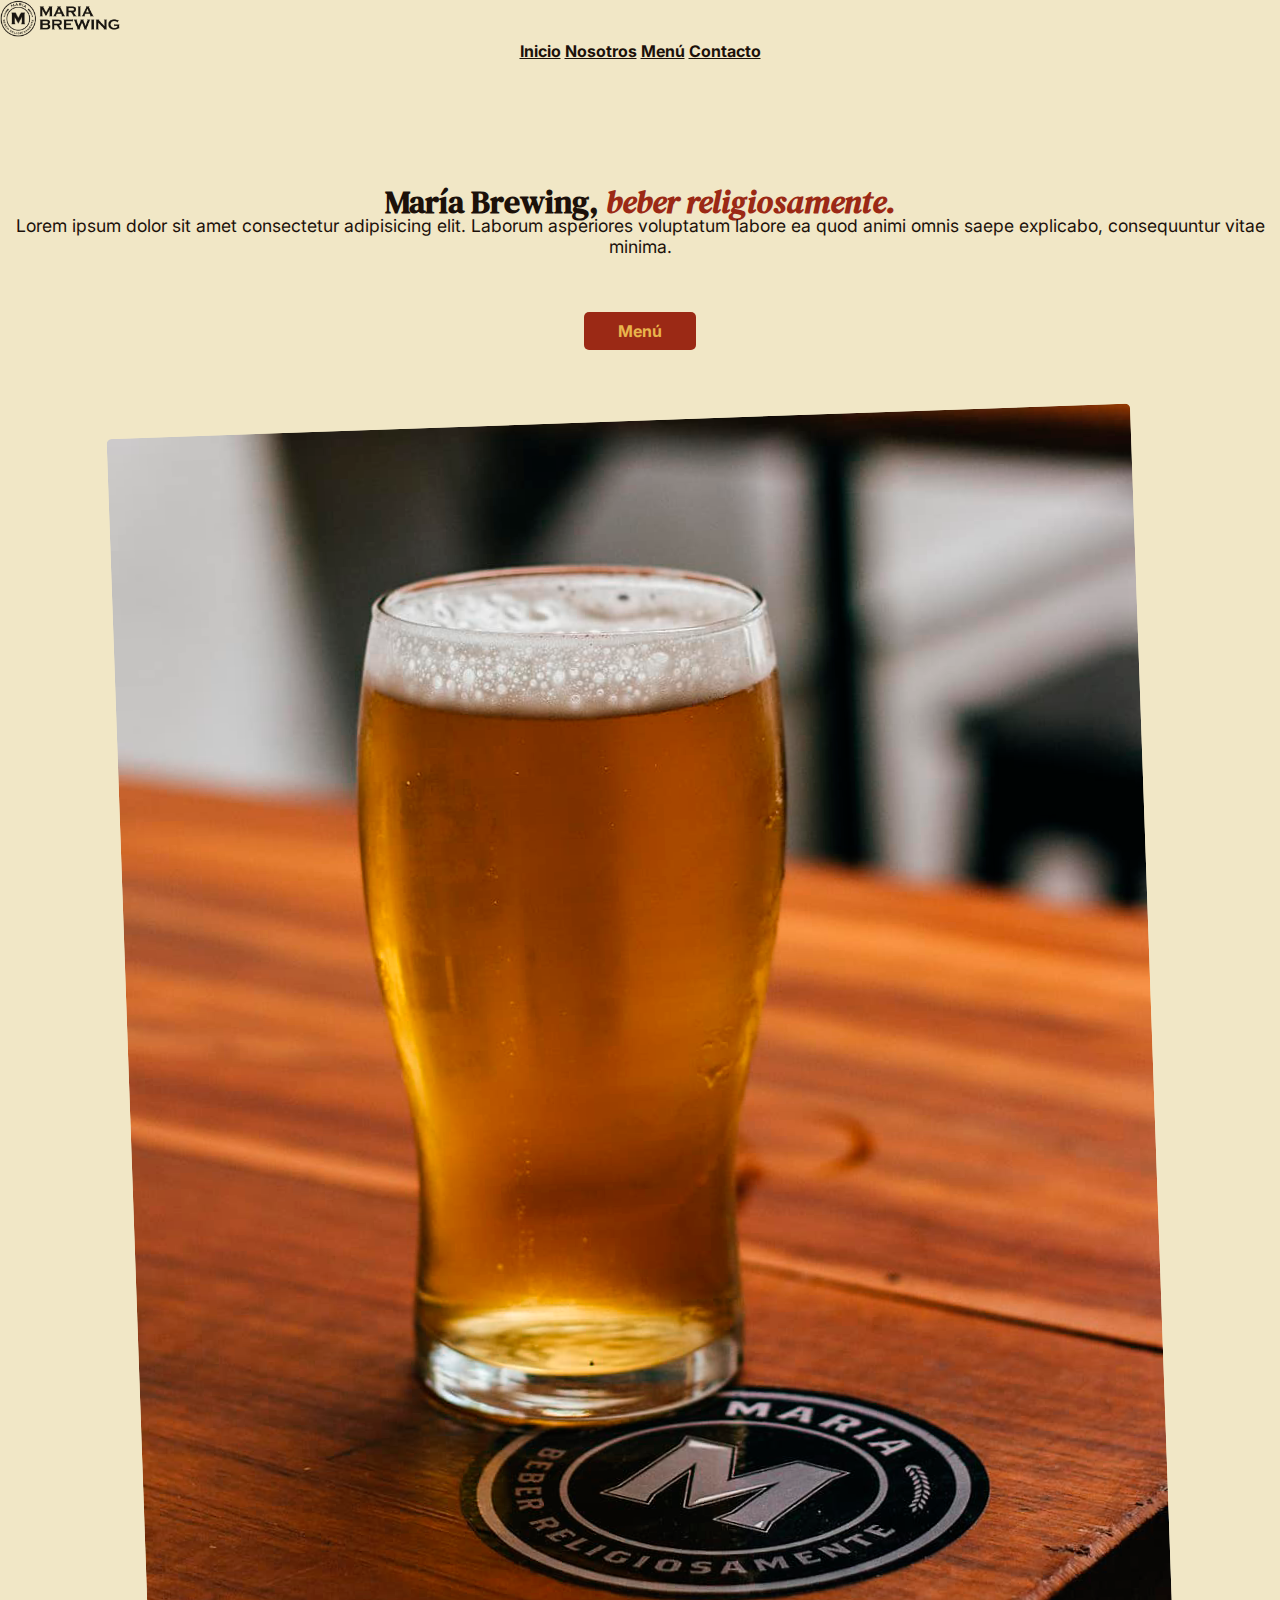
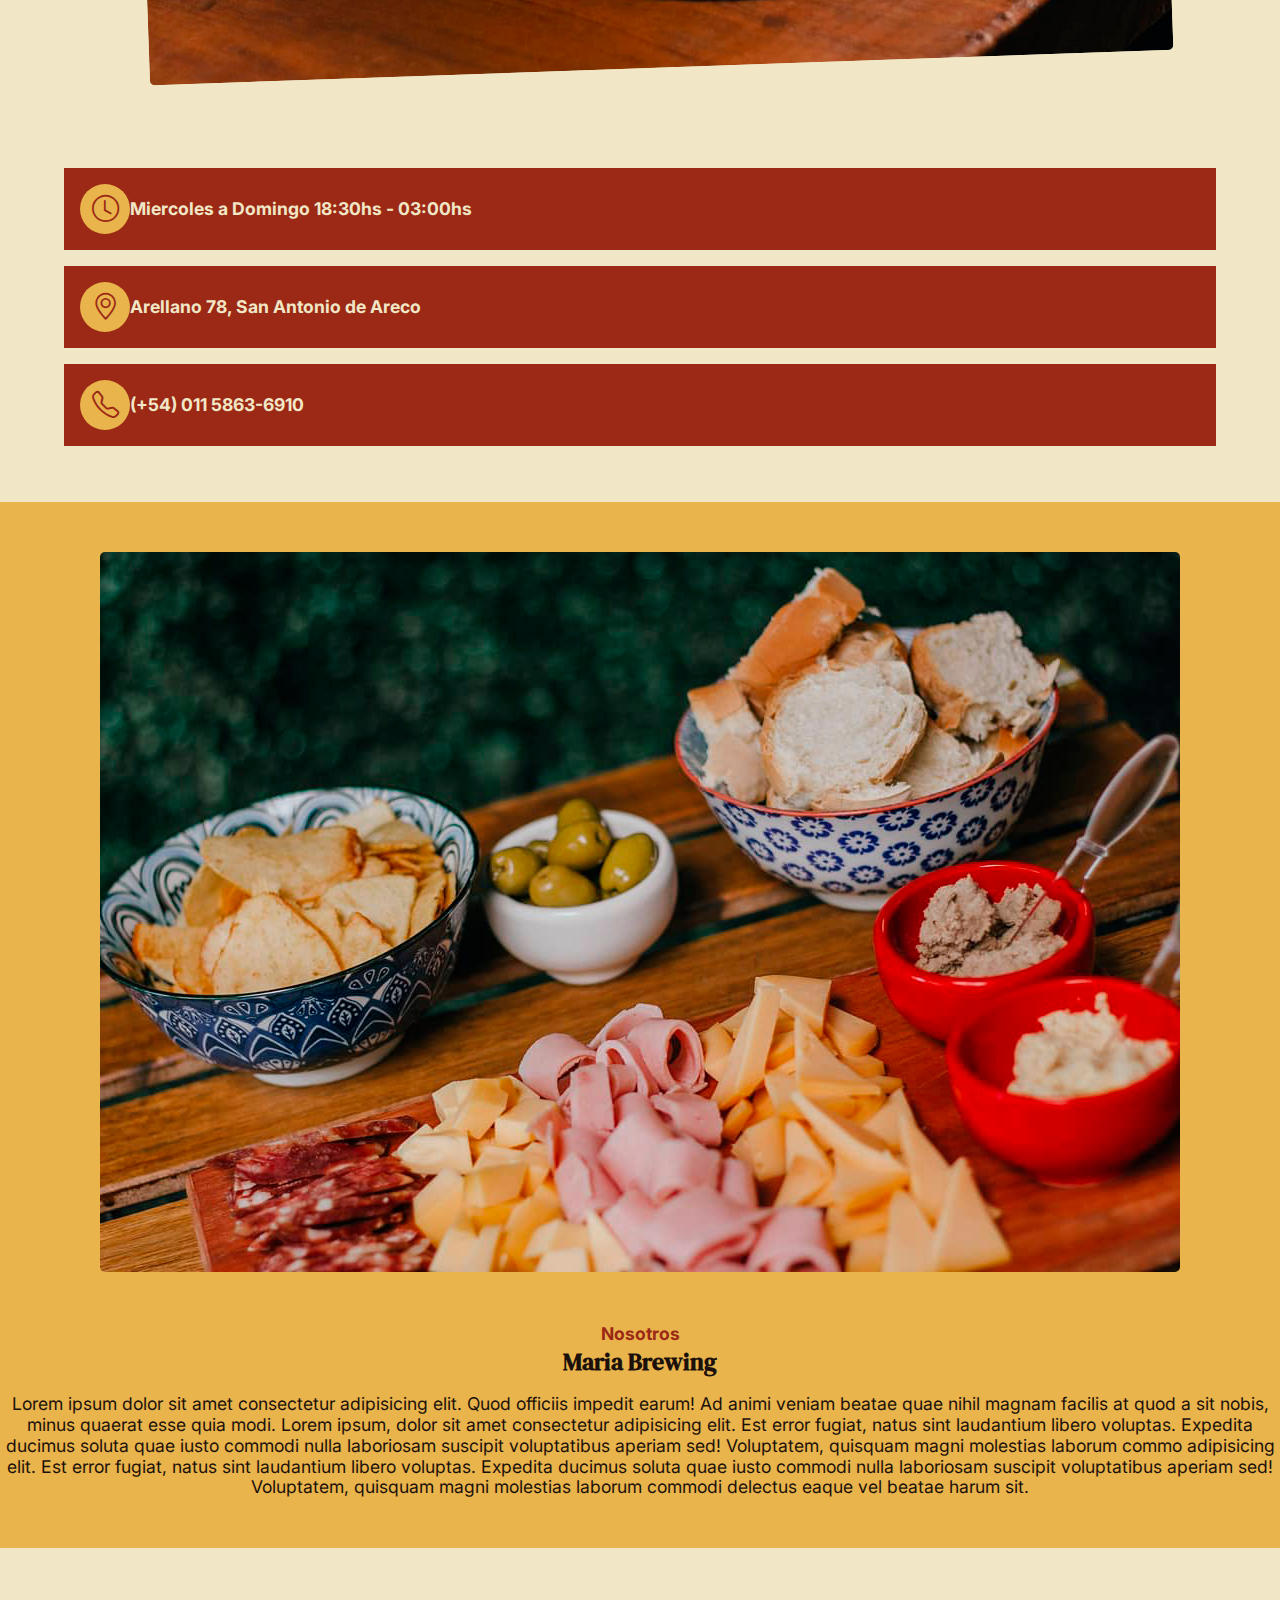
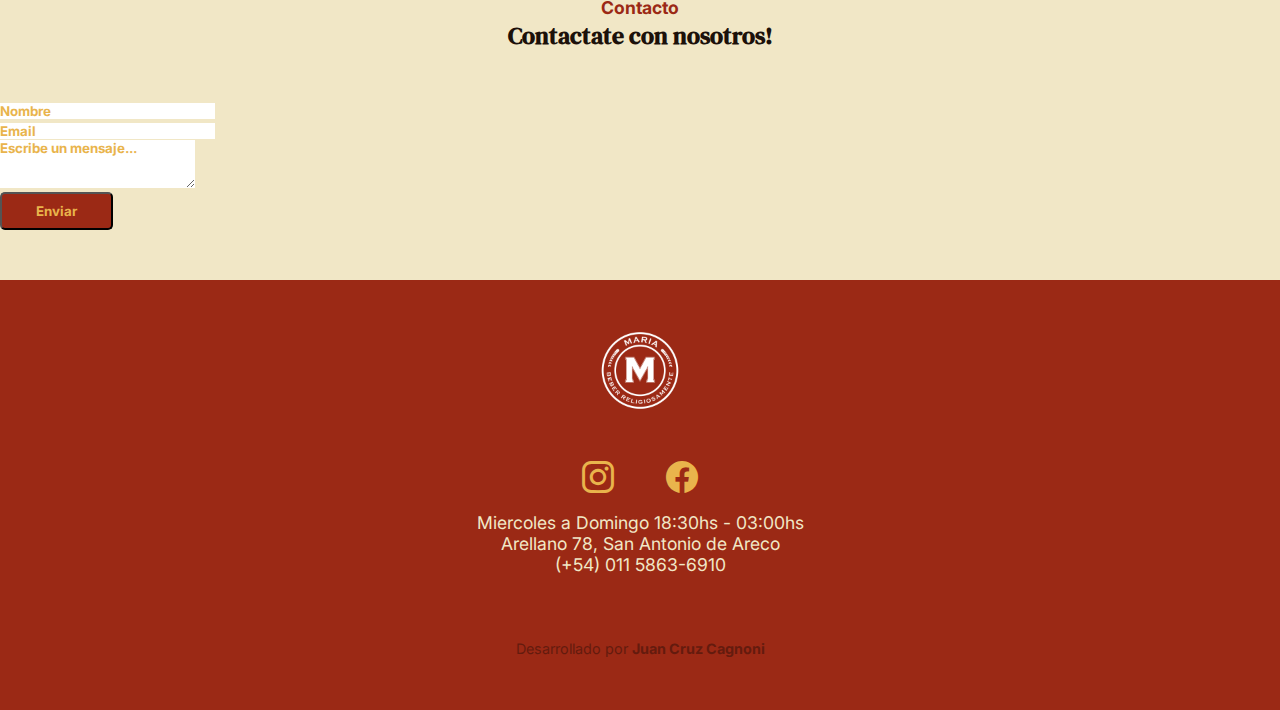
==== commit 73187721: "index" ====
--- a/index.html
+++ b/index.html
@@ -64,7 +64,7 @@
             <div class="col-12 col-md-4">
                 <div class="card">
                     <div class="container-icon"><i class="bi bi-geo-alt"></i></div>
-                    <p class="card-title mt-4">Arellano 78, San Antonio de Areco </p>
+                    <p class="card-title mt-4">Arellano 78, San Antonio de Areco</p>
                 </div>
             </div>
 
@@ -117,6 +117,25 @@
         </form>
     </section>
 
+    <!-- Footer  -->
+    <footer class="container">
+        <div class="d-flex flex-column flex-md-row">
+            <div class="redes">
+                <img src="img/logo-icon.png" alt="Logo Maria Brewing" width="80">
+                <div class="redes2">
+                    <a href="https://www.instagram.com/mariabrewing/?hl=es-la"><i class="bi bi-instagram"></i></a>
+                    <a href="https://www.facebook.com/mariabrewingareco"><i class="bi bi-facebook"></i></a>
+                </div>
+            </div>
+            <div class="info">
+                <p>Miercoles a Domingo 18:30hs - 03:00hs</p>
+                <p>Arellano 78, San Antonio de Areco</p>
+                <p>(+54) 011 5863-6910</p>
+            </div>
+        </div>
+        <p class="copy">Desarrollado por <a href="mailto:juancagnoni@gmail.com">Juan Cruz Cagnoni</a></p>
+    </footer>
+
     <!-- Javascript Bootstrap  -->
     <script src="https://cdn.jsdelivr.net/npm/bootstrap@5.2.2/dist/js/bootstrap.bundle.min.js"
         integrity="sha384-OERcA2EqjJCMA+/3y+gxIOqMEjwtxJY7qPCqsdltbNJuaOe923+mo//f6V8Qbsw3"
--- a/css/style.css
+++ b/css/style.css
@@ -1,4 +1,5 @@
 @import url("https://fonts.googleapis.com/css2?family=DM+Serif+Text:ital@0;1&family=Inter:wght@400;700&display=swap");
+@import url("https://cdn.jsdelivr.net/npm/bootstrap-icons@1.9.1/font/bootstrap-icons.css");
 * {
   -webkit-box-sizing: border-box;
           box-sizing: border-box;
@@ -215,6 +216,11 @@
   font-weight: 700;
 }
 
+.form-control:focus {
+  -webkit-box-shadow: none;
+          box-shadow: none;
+}
+
 .btn {
   text-decoration: none;
   background-color: #9B2915;
@@ -223,4 +229,62 @@
   color: #E9B44C;
   font-weight: 700;
 }
+
+footer {
+  padding: 50px 0;
+  background-color: #9B2915;
+}
+
+.redes {
+  display: -webkit-box;
+  display: -ms-flexbox;
+  display: flex;
+  -webkit-box-orient: vertical;
+  -webkit-box-direction: normal;
+      -ms-flex-direction: column;
+          flex-direction: column;
+  -webkit-box-align: center;
+      -ms-flex-align: center;
+          align-items: center;
+}
+
+.redes2 {
+  -webkit-box-orient: horizontal;
+  -webkit-box-direction: normal;
+      -ms-flex-direction: row;
+          flex-direction: row;
+  margin-top: 3rem;
+}
+
+.redes2 a {
+  padding: 1rem 1.5rem;
+}
+
+.redes2 i {
+  font-size: 2rem;
+  color: #E9B44C;
+}
+
+.info {
+  text-align: center;
+  margin-top: 1rem;
+}
+
+.info p {
+  margin: 0;
+  color: #f1e7c6;
+}
+
+.copy {
+  margin-top: 4rem;
+  text-align: center;
+  color: #641b0e;
+  font-size: 0.9rem;
+}
+
+.copy a {
+  text-decoration: none;
+  color: #641b0e;
+  font-weight: 700;
+}
 /*# sourceMappingURL=style.css.map */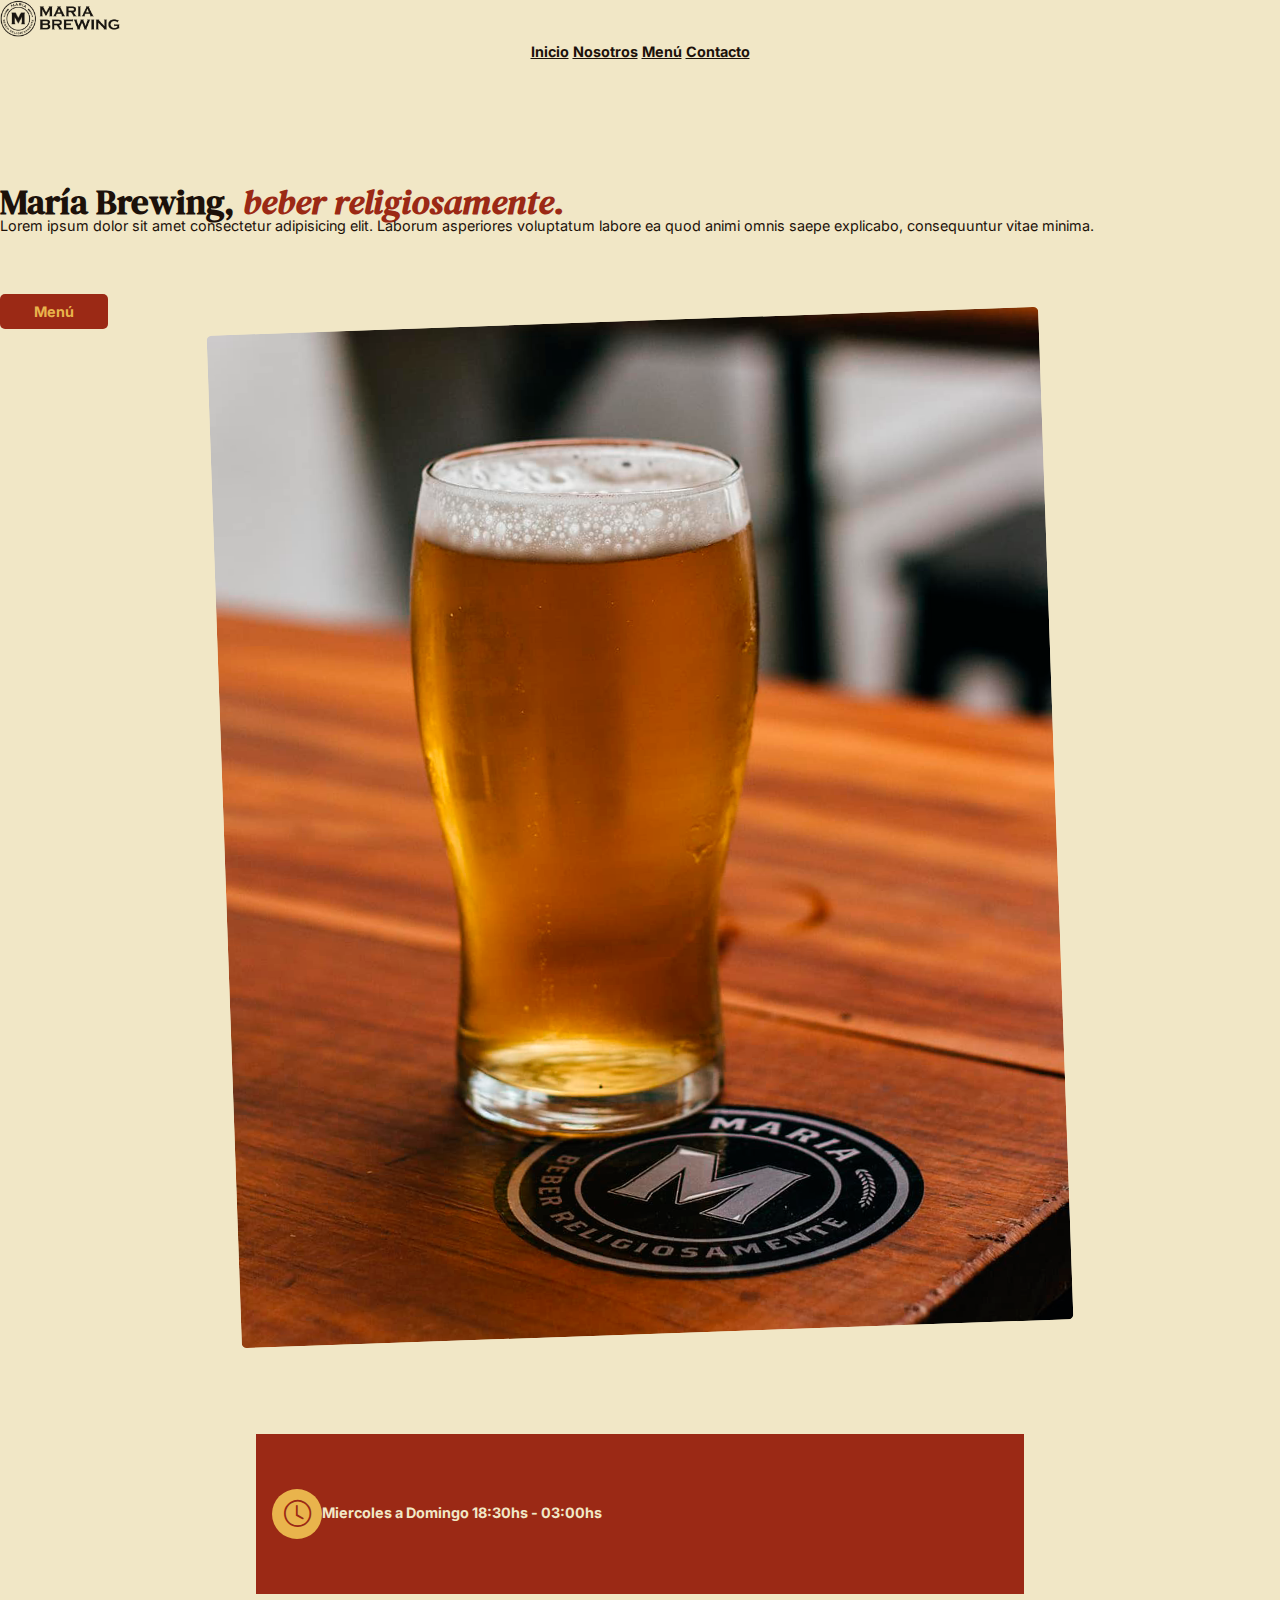
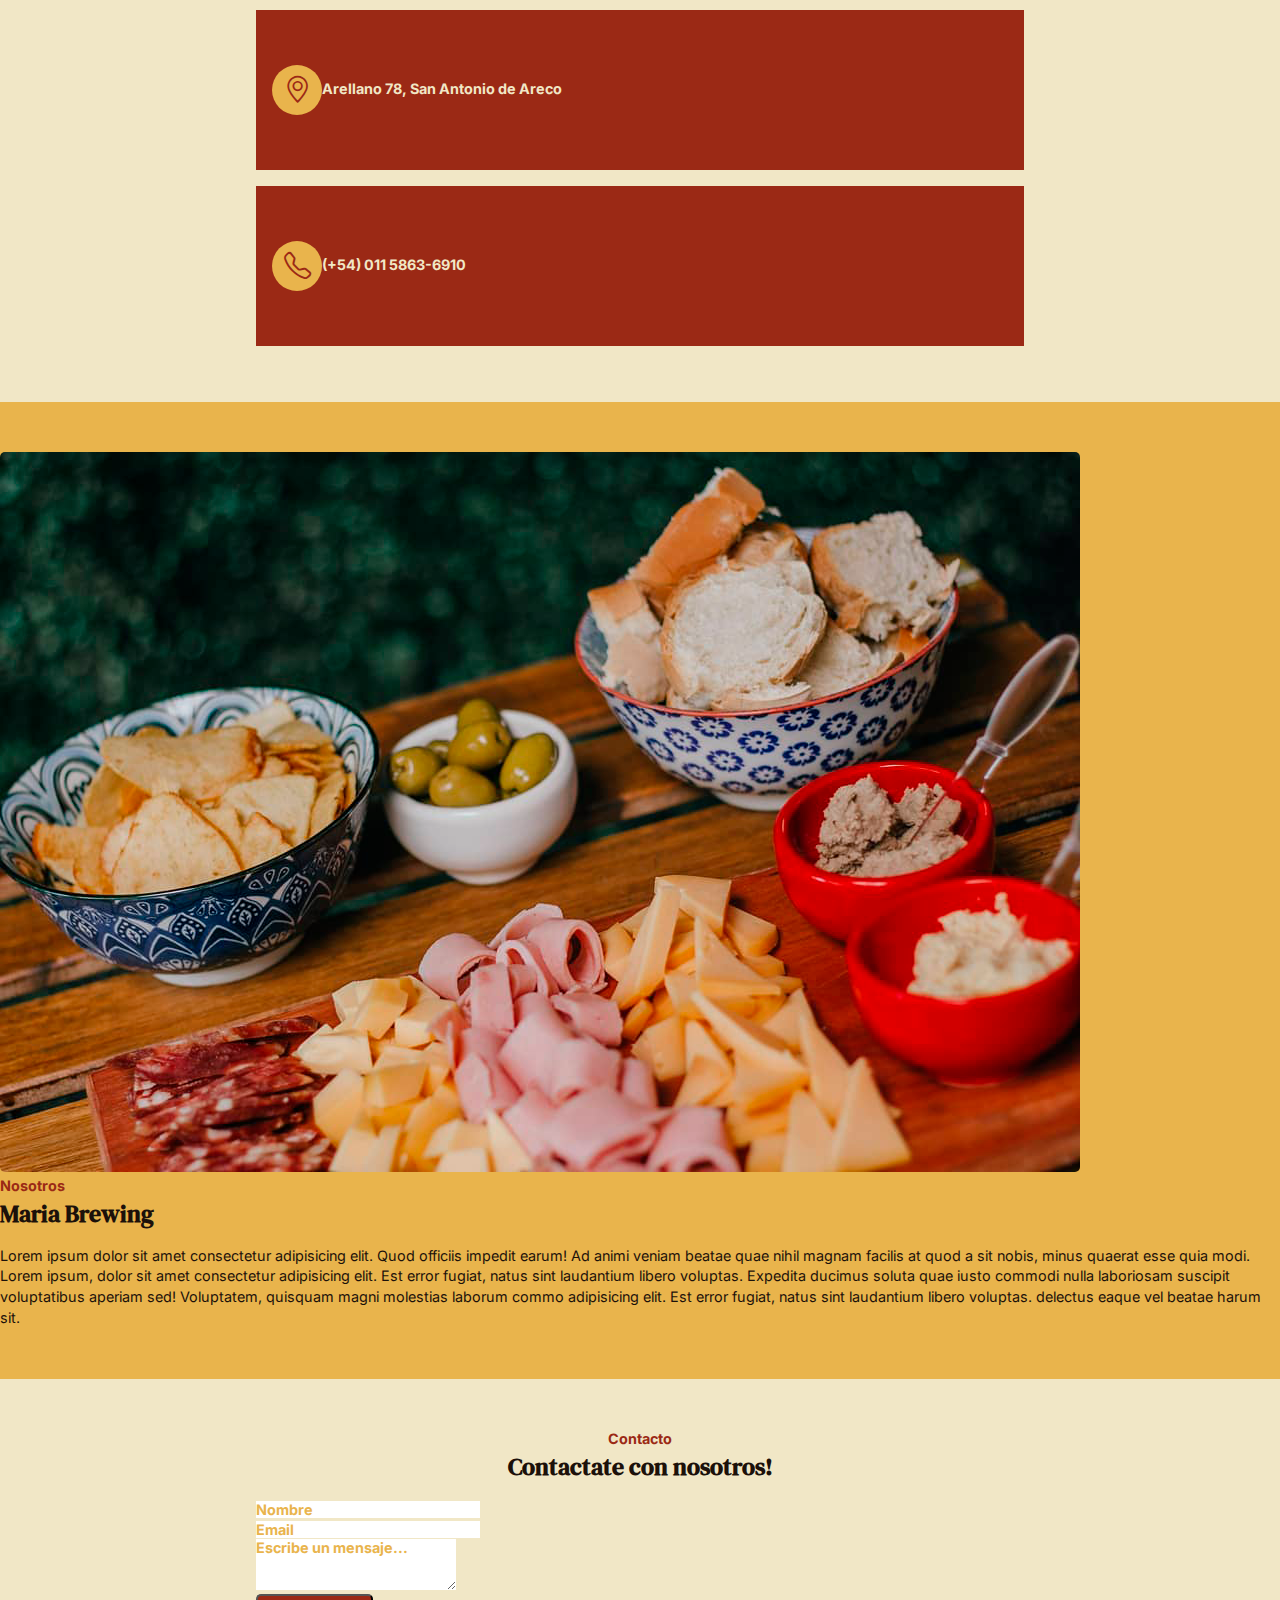
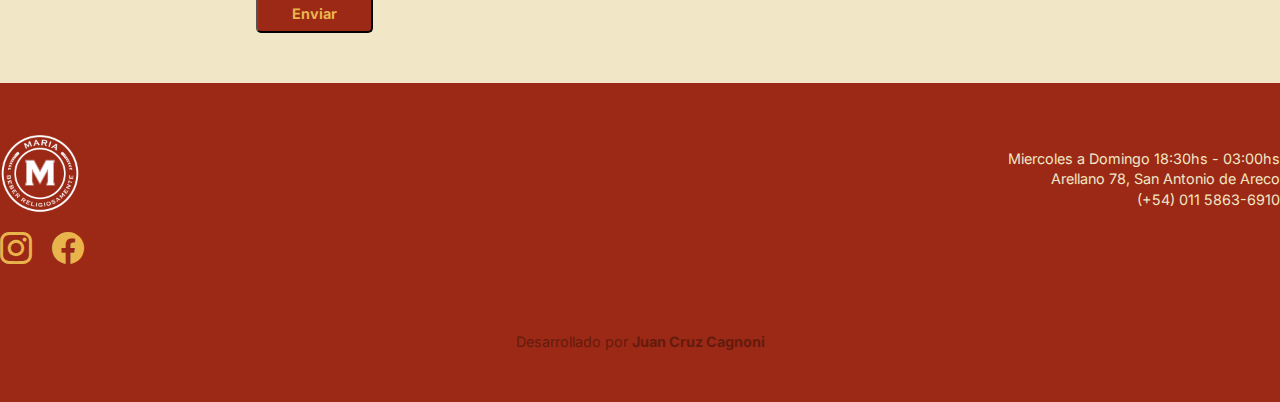
==== commit 35c50006: "menu-1" ====
--- a/index.html
+++ b/index.html
@@ -27,8 +27,8 @@
                 <div class="navbar-nav ms-auto">
                     <a class="nav-link" href="#">Inicio</a>
                     <a class="nav-link" href="#nosotros">Nosotros</a>
-                    <a class="nav-link" href="#">Menú</a>
-                    <a class="nav-link" href="#">Contacto</a>
+                    <a class="nav-link" href="menu.html">Menú</a>
+                    <a class="nav-link" href="#contacto">Contacto</a>
                 </div>
             </div>
         </div>
@@ -39,10 +39,12 @@
         <div class="container">
             <div class="row home">
                 <div class="col-12 col-md-6 home-info">
-                    <h1>María Brewing, <span>beber religiosamente.</span></h1>
-                    <p>Lorem ipsum dolor sit amet consectetur adipisicing elit. Laborum asperiores voluptatum labore ea
-                        quod animi omnis saepe explicabo, consequuntur vitae minima.</p>
-                    <div class="btn-menu"><a href="">Menú</a></div>
+                    <div>
+                        <h1>María Brewing, <span>beber religiosamente.</span></h1>
+                        <p>Lorem ipsum dolor sit amet consectetur adipisicing elit. Laborum asperiores voluptatum labore ea
+                            quod animi omnis saepe explicabo, consequuntur vitae minima.</p>
+                        <div class="btn-menu"><a href="menu.html">Menú</a></div>
+                    </div>
                 </div>
                 <div class="col-12 col-md-6 container-main-image">
                     <img src="img/main-image.png" alt="Imagen del home" class="img-fluid main-image">
@@ -77,27 +79,28 @@
         </div>
     </section>
 
-    <section class="container">
-        <div class="row nosotros-info" id="nosotros">
-            <div class="col-md-6 container-nosotros-image">
-                <img src="img/nosotros-image.png" class="img-fluid">
-            </div>
-            <div class="col-md-6">
-                <p class="nosotros-title m-0">Nosotros</p>
-                <h2>Maria Brewing</h2>
-                <p class="nosotros-historia">Lorem ipsum dolor sit amet consectetur adipisicing elit. Quod officiis impedit earum! Ad animi veniam
-                    beatae quae nihil magnam facilis at quod a sit nobis, minus quaerat esse quia modi. Lorem ipsum,
-                    dolor sit amet consectetur adipisicing elit. Est error fugiat, natus sint laudantium libero
-                    voluptas. Expedita ducimus soluta quae iusto commodi nulla laboriosam suscipit voluptatibus aperiam
-                    sed! Voluptatem, quisquam magni molestias laborum commo adipisicing elit. Est error fugiat, natus sint laudantium libero
-                    voluptas. Expedita ducimus soluta quae iusto commodi nulla laboriosam suscipit voluptatibus aperiam
-                    sed! Voluptatem, quisquam magni molestias laborum commodi delectus eaque vel beatae harum sit.</p>
+    <section class="nosotros-info">
+        <div class="container">
+            <div class="row" id="nosotros">
+                <div class="col-md-6 container-nosotros-image">
+                    <img src="img/nosotros-image.png" class="img-fluid">
+                </div>
+                <div class="col-md-6">
+                    <p class="nosotros-title m-0">Nosotros</p>
+                    <h2>Maria Brewing</h2>
+                    <p class="nosotros-historia">Lorem ipsum dolor sit amet consectetur adipisicing elit. Quod officiis impedit earum! Ad animi veniam
+                        beatae quae nihil magnam facilis at quod a sit nobis, minus quaerat esse quia modi. Lorem ipsum,
+                        dolor sit amet consectetur adipisicing elit. Est error fugiat, natus sint laudantium libero
+                        voluptas. Expedita ducimus soluta quae iusto commodi nulla laboriosam suscipit voluptatibus aperiam
+                        sed! Voluptatem, quisquam magni molestias laborum commo adipisicing elit. Est error fugiat, natus sint laudantium libero
+                        voluptas. delectus eaque vel beatae harum sit.</p>
+                </div>
             </div>
         </div>
     </section>
 
     <!-- Contacto  -->
-    <section class="container contacto">
+    <section class="container contacto" id="contacto">
         <div class="contacto-info">
             <p class="nosotros-title m-0">Contacto</p>
             <h2>Contactate con nosotros!</h2>
@@ -118,22 +121,24 @@
     </section>
 
     <!-- Footer  -->
-    <footer class="container">
-        <div class="d-flex flex-column flex-md-row">
-            <div class="redes">
-                <img src="img/logo-icon.png" alt="Logo Maria Brewing" width="80">
-                <div class="redes2">
-                    <a href="https://www.instagram.com/mariabrewing/?hl=es-la"><i class="bi bi-instagram"></i></a>
-                    <a href="https://www.facebook.com/mariabrewingareco"><i class="bi bi-facebook"></i></a>
+    <footer>
+        <div class="container">
+            <div class="footer-contenido">
+                <div class="redes">
+                    <img src="img/logo-icon.png" alt="Logo Maria Brewing" width="80">
+                    <div class="redes2">
+                        <a href="https://www.instagram.com/mariabrewing/?hl=es-la"><i class="bi bi-instagram"></i></a>
+                        <a href="https://www.facebook.com/mariabrewingareco"><i class="bi bi-facebook"></i></a>
+                    </div>
+                </div>
+                <div class="info">
+                    <p>Miercoles a Domingo 18:30hs - 03:00hs</p>
+                    <p>Arellano 78, San Antonio de Areco</p>
+                    <p>(+54) 011 5863-6910</p>
                 </div>
             </div>
-            <div class="info">
-                <p>Miercoles a Domingo 18:30hs - 03:00hs</p>
-                <p>Arellano 78, San Antonio de Areco</p>
-                <p>(+54) 011 5863-6910</p>
-            </div>
+            <p class="copy">Desarrollado por <a href="mailto:juancagnoni@gmail.com">Juan Cruz Cagnoni</a></p>
         </div>
-        <p class="copy">Desarrollado por <a href="mailto:juancagnoni@gmail.com">Juan Cruz Cagnoni</a></p>
     </footer>
 
     <!-- Javascript Bootstrap  -->
--- a/css/style.css
+++ b/css/style.css
@@ -96,7 +96,7 @@
   -webkit-transform: rotateZ(-2deg);
           transform: rotateZ(-2deg);
   border-radius: 5px;
-  width: 80%;
+  width: 75%;
   height: auto;
 }
 
@@ -233,6 +233,19 @@
 footer {
   padding: 50px 0;
   background-color: #9B2915;
+}
+
+.footer-contenido {
+  display: -webkit-box;
+  display: -ms-flexbox;
+  display: flex;
+  -webkit-box-pack: center;
+      -ms-flex-pack: center;
+          justify-content: center;
+  -webkit-box-orient: vertical;
+  -webkit-box-direction: normal;
+      -ms-flex-direction: column;
+          flex-direction: column;
 }
 
 .redes {
@@ -280,6 +293,7 @@
   text-align: center;
   color: #641b0e;
   font-size: 0.9rem;
+  margin-bottom: 0;
 }
 
 .copy a {
@@ -287,4 +301,167 @@
   color: #641b0e;
   font-weight: 700;
 }
+
+.container-3 {
+  margin-top: 6rem;
+  background-color: #E9B44C;
+  padding: 50px 30px;
+  border-radius: 5px;
+}
+
+.container-menu-image {
+  display: -webkit-box;
+  display: -ms-flexbox;
+  display: flex;
+  -webkit-box-pack: center;
+      -ms-flex-pack: center;
+          justify-content: center;
+  -webkit-box-align: center;
+      -ms-flex-align: center;
+          align-items: center;
+  margin-bottom: 2rem;
+}
+
+.menu-image {
+  width: 100px;
+}
+
+.menu {
+  margin-top: 70px;
+  margin-bottom: 40px;
+}
+
+.menu h3 {
+  text-align: center;
+  font-family: 'DM Serif Text', serif;
+  color: #9B2915;
+  font-size: 2rem;
+  margin-bottom: 2rem;
+  font-style: italic;
+  border-bottom: #9B2915 2px solid;
+}
+
+.menu h4 {
+  font-family: 'DM Serif Text', serif;
+  margin: 0;
+  color: #1C110A;
+}
+
+.menu p {
+  margin: 0;
+}
+
+.producto {
+  margin-bottom: 1rem;
+}
+
+.producto-nombre p {
+  color: #39322e;
+}
+
+.container-precio {
+  display: -webkit-box;
+  display: -ms-flexbox;
+  display: flex;
+  -webkit-box-pack: center;
+      -ms-flex-pack: center;
+          justify-content: center;
+  -webkit-box-align: baseline;
+      -ms-flex-align: baseline;
+          align-items: baseline;
+}
+
+.container-precio p {
+  font-weight: 700;
+  color: #9B2915;
+}
+
+@media (min-width: 768px) {
+  p {
+    font-size: 0.9rem;
+  }
+  .nav-link {
+    font-size: 0.9rem;
+  }
+  .home-info {
+    margin-top: 3rem;
+    text-align: left;
+  }
+  .home-info a {
+    font-size: 0.9rem;
+  }
+  .container-main-image {
+    margin-top: 0;
+  }
+  .card {
+    text-align: center;
+    height: 170px;
+  }
+  .form {
+    width: 60%;
+    margin: auto;
+  }
+  .form-control {
+    font-size: 0.9rem;
+  }
+  .btn {
+    font-size: 0.9rem;
+  }
+  .footer-contenido {
+    -webkit-box-orient: horizontal;
+    -webkit-box-direction: normal;
+        -ms-flex-direction: row;
+            flex-direction: row;
+    -webkit-box-pack: justify;
+        -ms-flex-pack: justify;
+            justify-content: space-between;
+  }
+  .info {
+    text-align: right;
+  }
+  .redes {
+    -webkit-box-align: start;
+        -ms-flex-align: start;
+            align-items: flex-start;
+  }
+  .redes2 {
+    margin: 0;
+    margin-top: 1rem;
+  }
+  .redes2 a {
+    padding: 0;
+    padding-right: 1rem;
+  }
+}
+
+@media (min-width: 1024px) {
+  h1 {
+    font-size: 2.2rem;
+  }
+  .container-2 {
+    width: 60%;
+  }
+  .home-info {
+    margin-top: 5rem;
+  }
+  .container-main-image img {
+    width: 65%;
+  }
+  .card {
+    height: 160px;
+  }
+  .container-nosotros-image {
+    margin-bottom: 0;
+  }
+  .nosotros-info {
+    text-align: left;
+  }
+  .container-3 {
+    width: 60%;
+    margin: auto;
+  }
+  h4 {
+    font-size: 1.1rem;
+  }
+}
 /*# sourceMappingURL=style.css.map */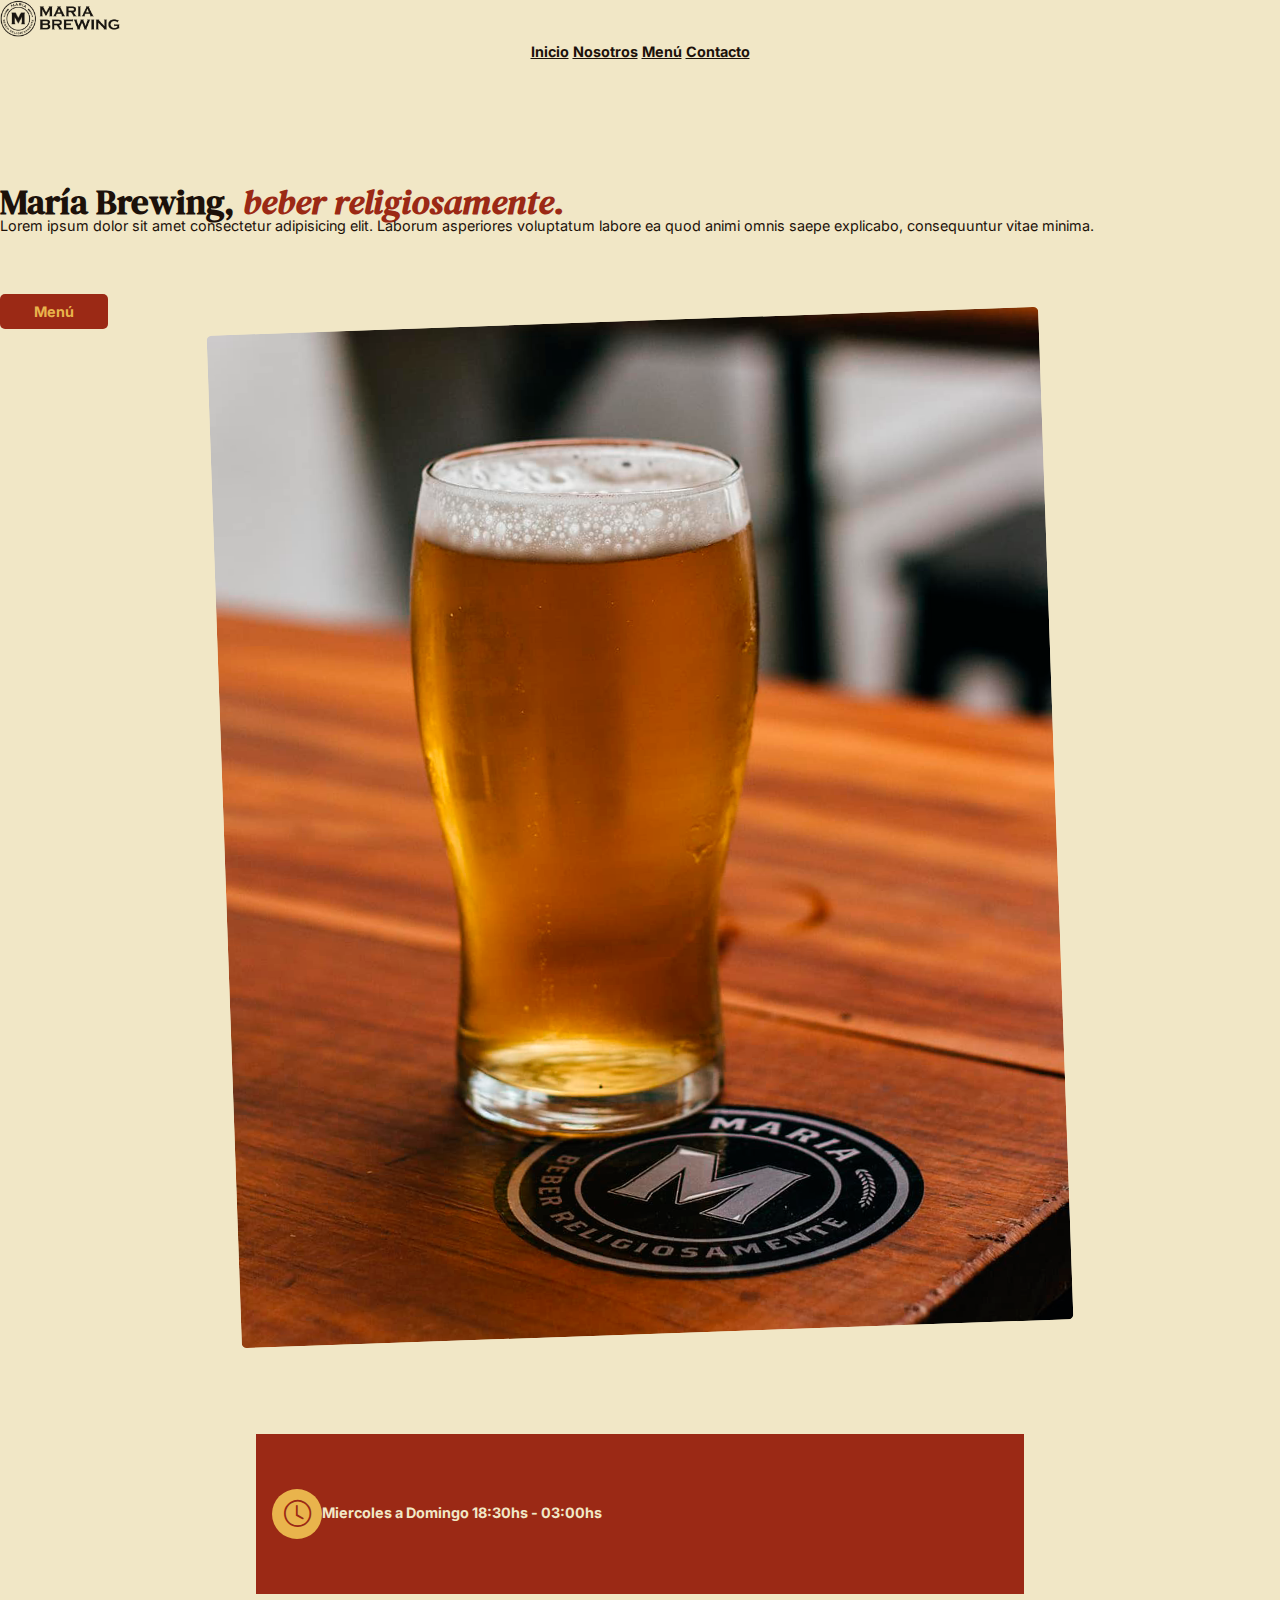
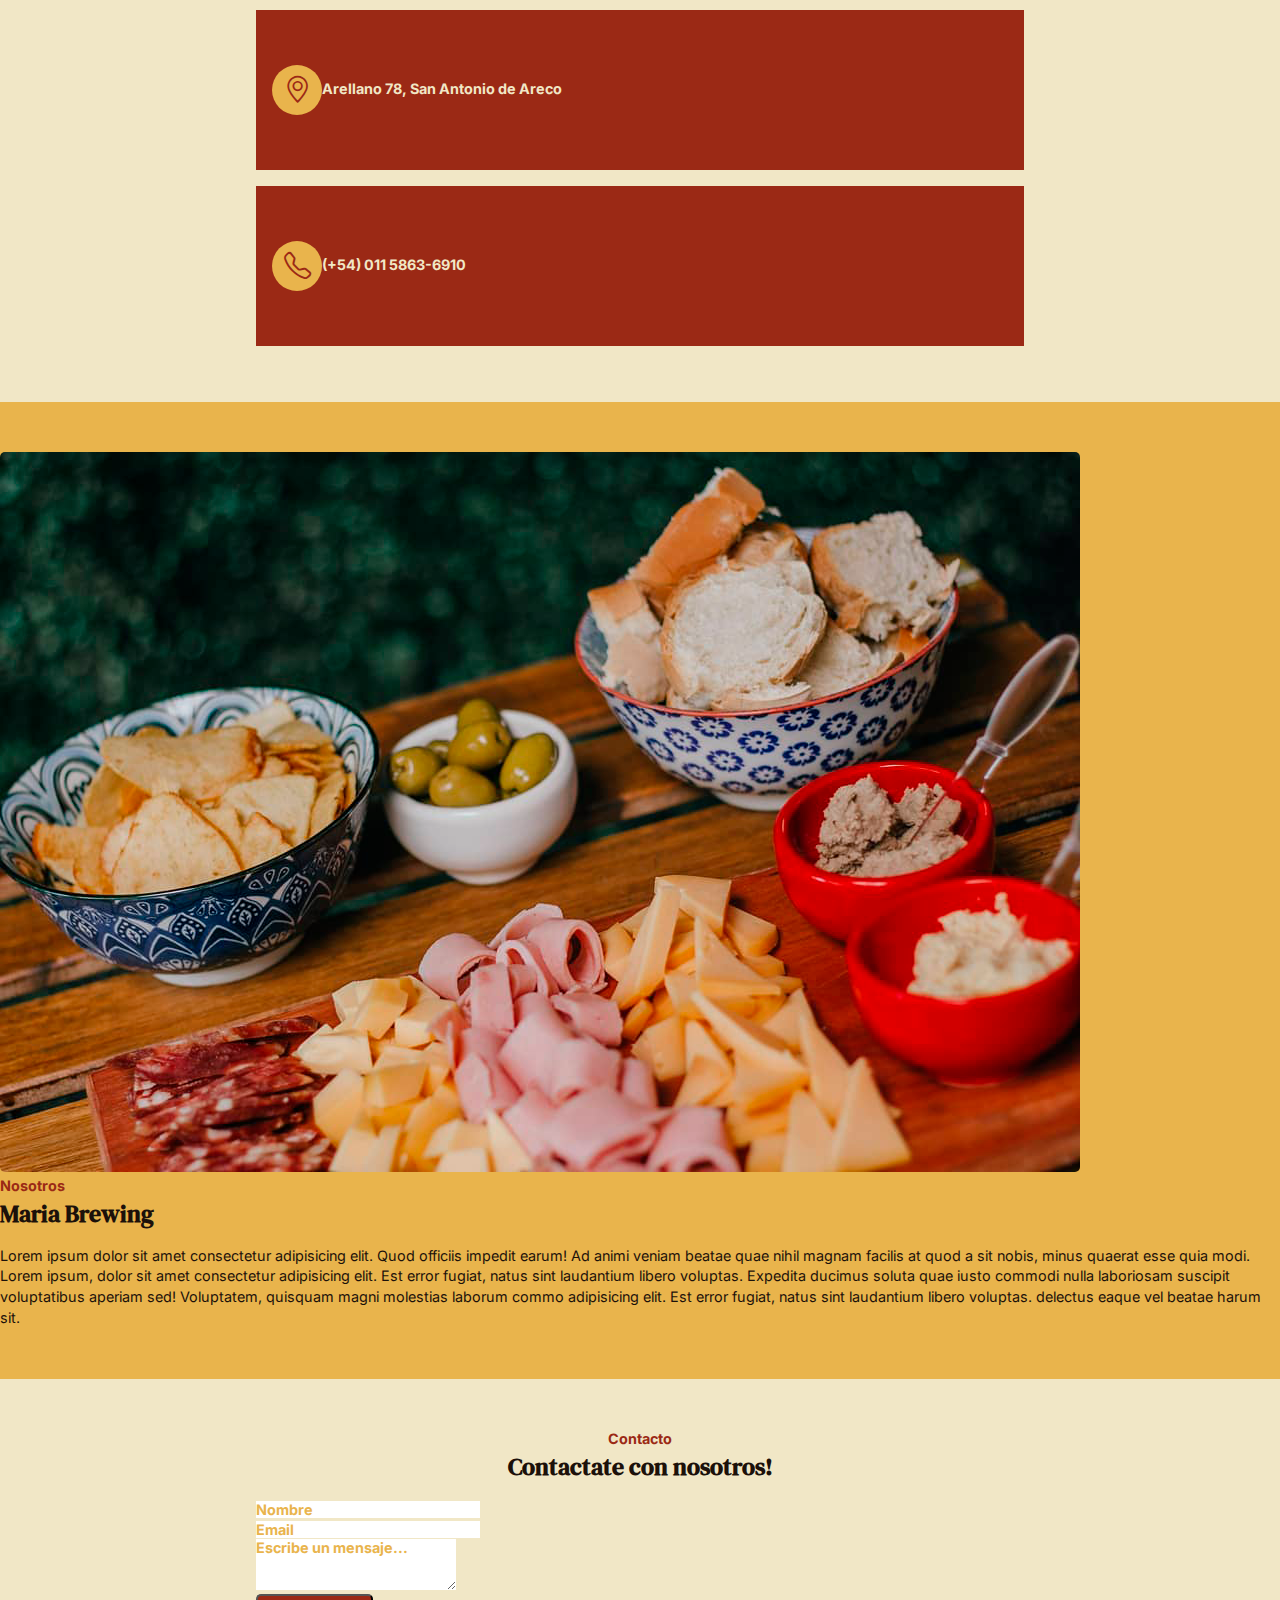
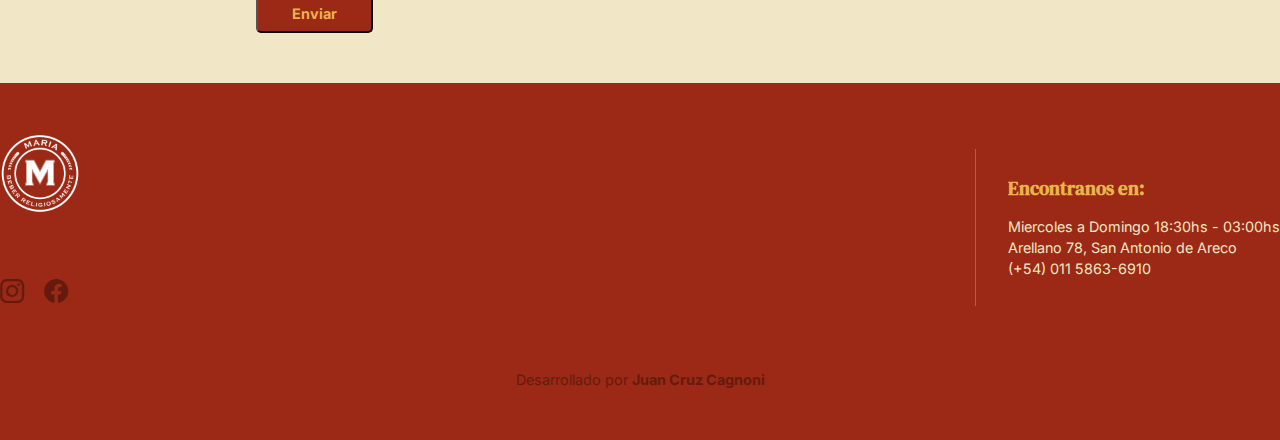
==== commit 6ff944bb: "menu-2" ====
--- a/index.html
+++ b/index.html
@@ -132,9 +132,12 @@
                     </div>
                 </div>
                 <div class="info">
-                    <p>Miercoles a Domingo 18:30hs - 03:00hs</p>
-                    <p>Arellano 78, San Antonio de Areco</p>
-                    <p>(+54) 011 5863-6910</p>
+                    <div>
+                        <h5 class="encontranos">Encontranos en:</h5>
+                        <p>Miercoles a Domingo 18:30hs - 03:00hs</p>
+                        <p>Arellano 78, San Antonio de Areco</p>
+                        <p>(+54) 011 5863-6910</p>
+                    </div>
                 </div>
             </div>
             <p class="copy">Desarrollado por <a href="mailto:juancagnoni@gmail.com">Juan Cruz Cagnoni</a></p>
--- a/css/style.css
+++ b/css/style.css
@@ -275,17 +275,33 @@
 
 .redes2 i {
   font-size: 2rem;
-  color: #E9B44C;
+  color: #641b0e;
 }
 
 .info {
   text-align: center;
   margin-top: 1rem;
+  display: -webkit-box;
+  display: -ms-flexbox;
+  display: flex;
+  -webkit-box-pack: center;
+      -ms-flex-pack: center;
+          justify-content: center;
+  -webkit-box-align: center;
+      -ms-flex-align: center;
+          align-items: center;
 }
 
 .info p {
   margin: 0;
   color: #f1e7c6;
+}
+
+.encontranos {
+  font-family: 'DM Serif Text', serif;
+  font-size: 1.2rem;
+  color: #E9B44C;
+  margin-bottom: 1rem;
 }
 
 .copy {
@@ -417,7 +433,9 @@
             justify-content: space-between;
   }
   .info {
-    text-align: right;
+    text-align: left;
+    border-left: #f1e7c649 1px solid;
+    padding-left: 2rem;
   }
   .redes {
     -webkit-box-align: start;
@@ -426,12 +444,15 @@
   }
   .redes2 {
     margin: 0;
-    margin-top: 1rem;
+    margin-top: 4rem;
   }
   .redes2 a {
     padding: 0;
     padding-right: 1rem;
   }
+  .redes2 i {
+    font-size: 1.5rem;
+  }
 }
 
 @media (min-width: 1024px) {
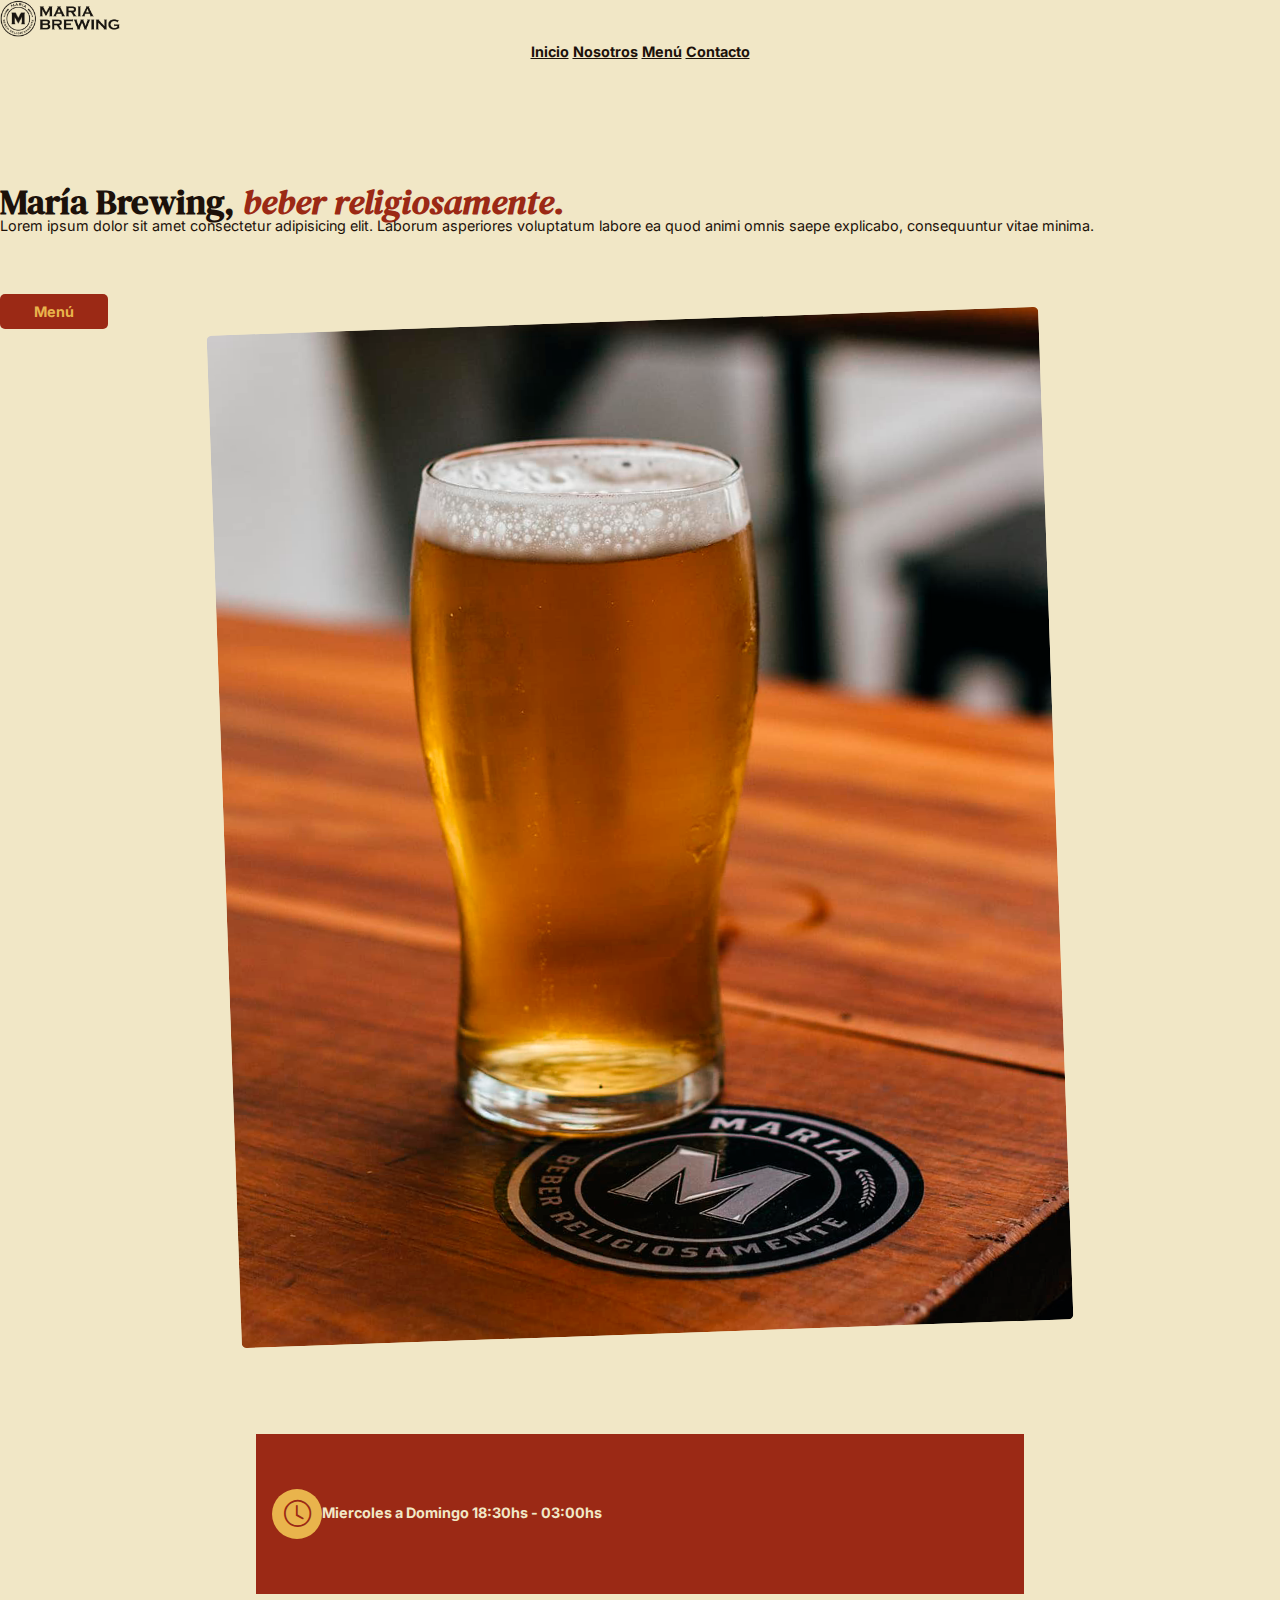
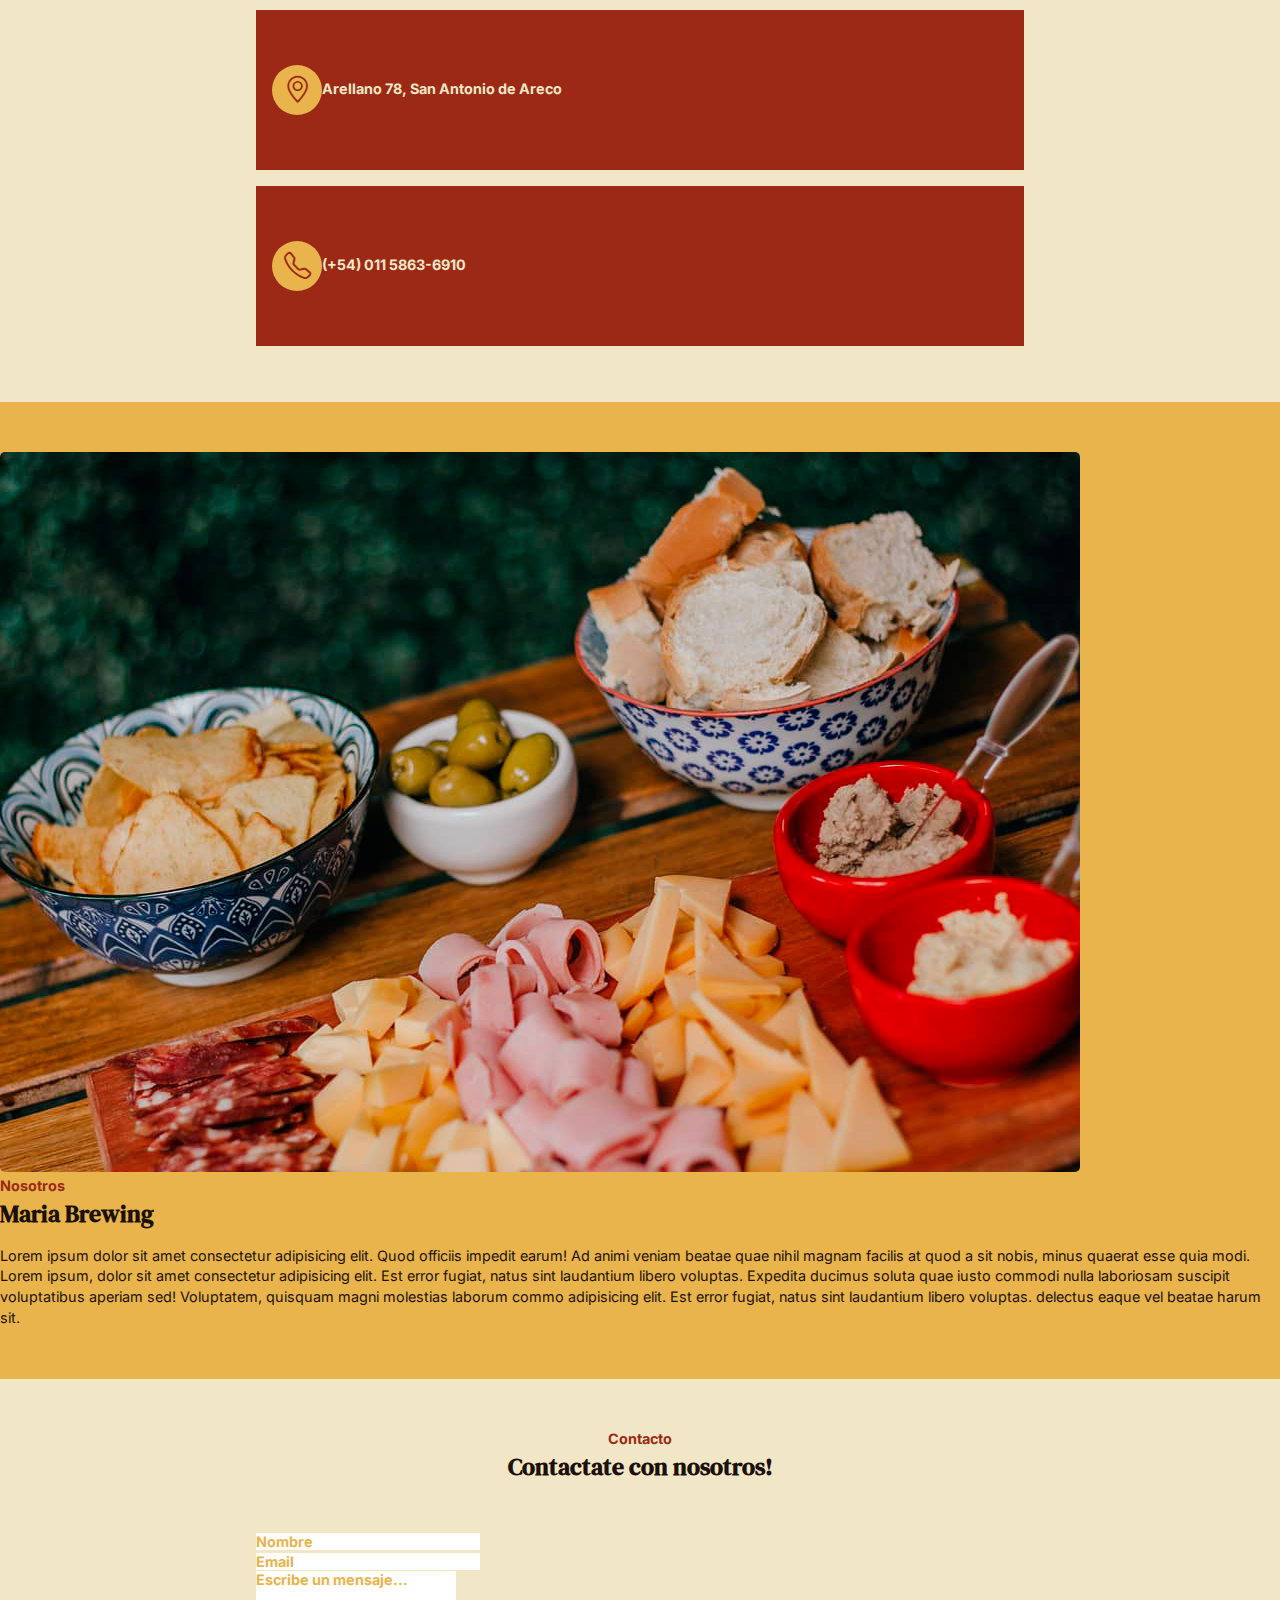
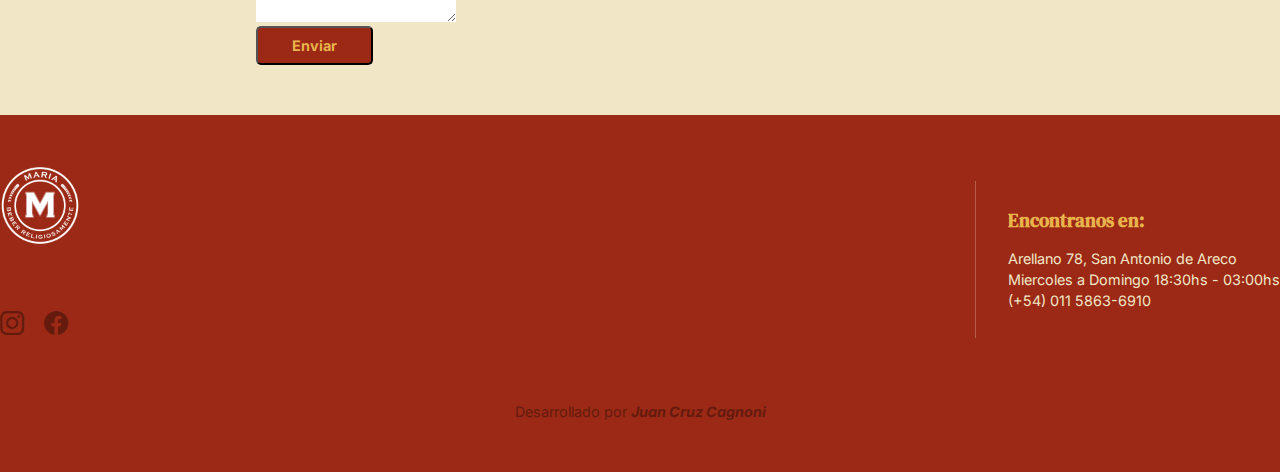
==== commit 0739821c: "menu-3" ====
--- a/index.html
+++ b/index.html
@@ -134,8 +134,8 @@
                 <div class="info">
                     <div>
                         <h5 class="encontranos">Encontranos en:</h5>
+                        <p>Arellano 78, San Antonio de Areco</p>
                         <p>Miercoles a Domingo 18:30hs - 03:00hs</p>
-                        <p>Arellano 78, San Antonio de Areco</p>
                         <p>(+54) 011 5863-6910</p>
                     </div>
                 </div>
--- a/css/style.css
+++ b/css/style.css
@@ -230,6 +230,11 @@
   font-weight: 700;
 }
 
+.btn:hover {
+  background-color: #9B2915;
+  color: #E9B44C;
+}
+
 footer {
   padding: 50px 0;
   background-color: #9B2915;
@@ -316,6 +321,7 @@
   text-decoration: none;
   color: #641b0e;
   font-weight: 700;
+  font-style: italic;
 }
 
 .container-3 {
@@ -372,7 +378,7 @@
 }
 
 .producto-nombre p {
-  color: #39322e;
+  color: #43403e;
 }
 
 .container-precio {
@@ -412,6 +418,9 @@
   .card {
     text-align: center;
     height: 170px;
+  }
+  .contacto-info h2 {
+    margin-bottom: 3rem;
   }
   .form {
     width: 60%;
